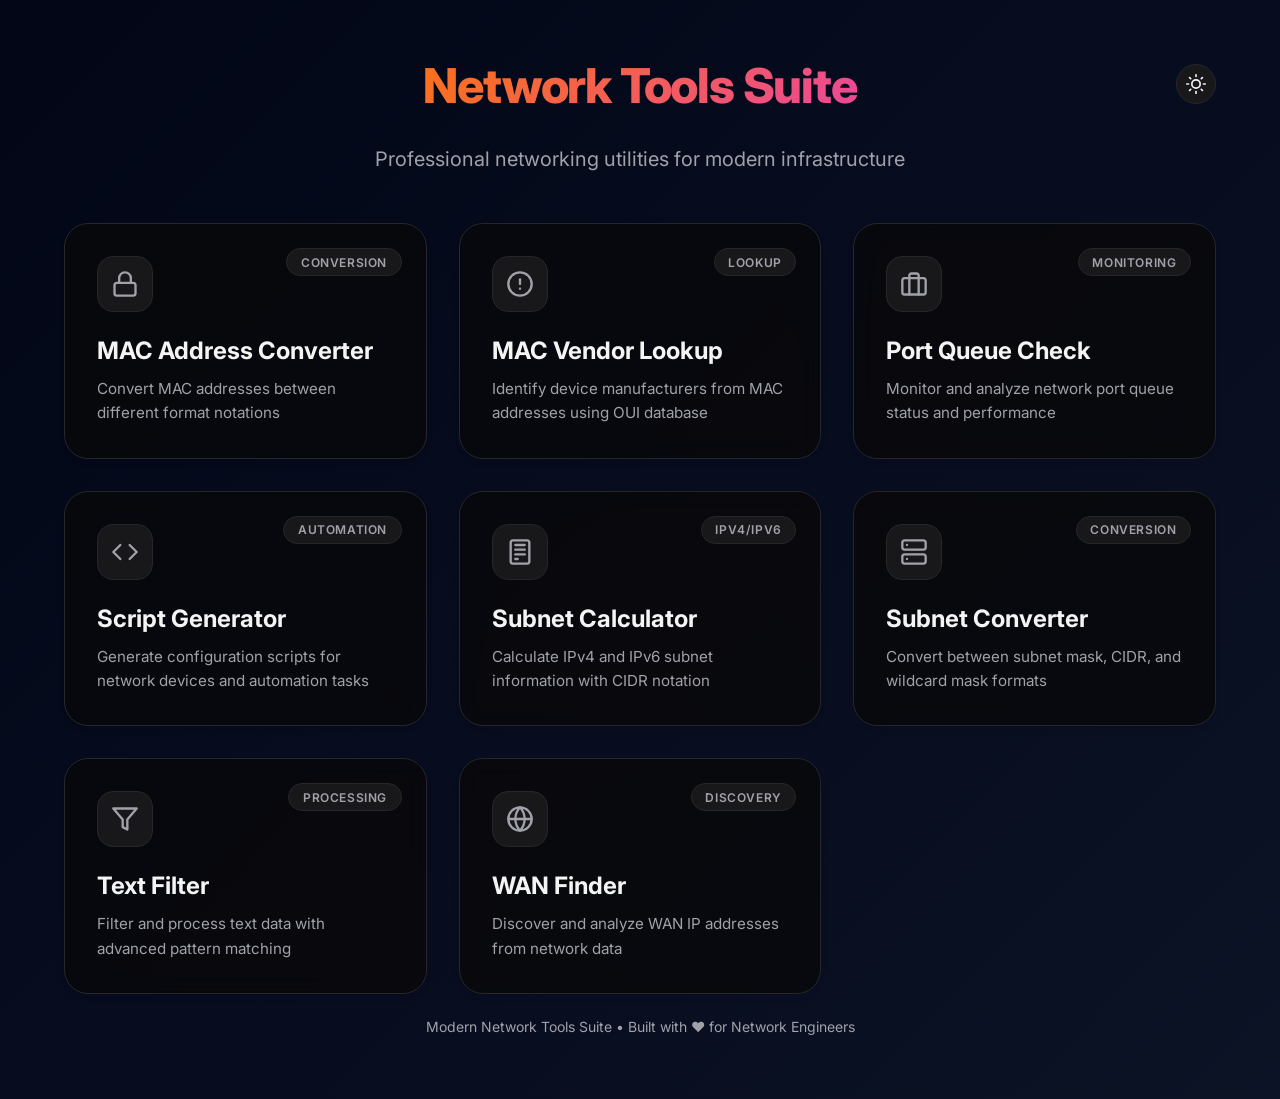
==== index.html @ 44515a8f "first commit" ====
<!DOCTYPE html>
<html lang="en">

<head>
    <meta charset="UTF-8">
    <meta name="viewport" content="width=device-width, initial-scale=1.0">
    <title>Network Tools Suite</title>
    <link rel="icon"
        href="data:image/svg+xml,<svg xmlns=%22http://www.w3.org/2000/svg%22 viewBox=%220 0 24 24%22 fill=%22none%22 stroke=%22%23f97316%22 stroke-width=%222%22><rect x=%223%22 y=%223%22 width=%2218%22 height=%2218%22 rx=%222%22/><line x1=%229%22 y1=%223%22 x2=%229%22 y2=%2221%22/><line x1=%2215%22 y1=%223%22 x2=%2215%22 y2=%2221%22/></svg>">

    <link rel="preconnect" href="https://fonts.googleapis.com">
    <link rel="preconnect" href="https://fonts.gstatic.com" crossorigin>
    <link href="https://fonts.googleapis.com/css2?family=Inter:wght@400;500;600;700;800&display=swap" rel="stylesheet">
    <link rel="stylesheet" href="assets/styles/common.css">

    <style>
        /* Dashboard-specific styles */
        body {
            justify-content: flex-start;
            padding-top: 2rem;
        }

        .container {
            max-width: 1200px;
            padding: 1.5rem;
        }

        .header {
            display: flex;
            flex-direction: column;
            align-items: center;
            text-align: center;
            margin-bottom: 3rem;
            position: relative;
            padding-top: 0;
        }

        .header h1 {
            font-size: 3rem;
            margin-bottom: 1rem;
            background: var(--accent-gradient);
            -webkit-background-clip: text;
            background-clip: text;
            color: transparent;
            font-weight: 800;
        }

        .subtitle {
            color: var(--text-muted);
            font-size: 1.25rem;
            max-width: 600px;
            margin: 0 auto;
            line-height: 1.6;
        }

        /* Position theme toggle absolutely on desktop */
        .header .theme-toggle {
            position: absolute;
            top: 0.5rem;
            right: 0;
        }

        .tools-grid {
            display: grid;
            grid-template-columns: repeat(auto-fit, minmax(320px, 1fr));
            gap: 2rem;
            width: 100%;
            perspective: 1000px;
        }

        .tool-card {
            background: var(--bg-card);
            border: 1px solid var(--border-color);
            border-radius: 24px;
            padding: 2rem;
            text-decoration: none;
            color: var(--text-main);
            transition: all 0.4s cubic-bezier(0.4, 0, 0.2, 1);
            position: relative;
            overflow: hidden;
            display: flex;
            flex-direction: column;
            backdrop-filter: blur(12px);
            -webkit-backdrop-filter: blur(12px);
            box-shadow: 0 4px 6px -1px rgba(0, 0, 0, 0.1);
        }

        .tool-card::before {
            content: '';
            position: absolute;
            top: 0;
            left: 0;
            width: 100%;
            height: 100%;
            background: linear-gradient(135deg, rgba(255, 255, 255, 0.05), transparent);
            opacity: 0;
            transition: opacity 0.3s ease;
        }

        .tool-card:hover {
            transform: translateY(-8px) scale(1.02);
            border-color: var(--accent-primary);
            box-shadow: 0 20px 40px -5px rgba(0, 0, 0, 0.2), 0 10px 20px -5px rgba(0, 0, 0, 0.1);
        }

        .tool-card:hover::before {
            opacity: 1;
        }

        .tool-icon {
            width: 56px;
            height: 56px;
            background: var(--bg-input);
            border-radius: 16px;
            display: flex;
            align-items: center;
            justify-content: center;
            margin-bottom: 1.5rem;
            transition: all 0.4s cubic-bezier(0.34, 1.56, 0.64, 1);
            color: var(--text-muted);
            border: 1px solid var(--border-color);
        }

        .tool-card:hover .tool-icon {
            background: var(--accent-gradient);
            color: white;
            transform: scale(1.1) rotate(5deg);
            border-color: transparent;
            box-shadow: 0 10px 25px -5px rgba(249, 115, 22, 0.4);
        }

        .tool-icon svg {
            width: 28px;
            height: 28px;
            stroke-width: 2;
        }

        .tool-content h3 {
            font-size: 1.5rem;
            font-weight: 700;
            margin-bottom: 0.75rem;
            color: var(--text-main);
            transition: color 0.3s ease;
        }

        .tool-card:hover .tool-content h3 {
            color: var(--accent-primary);
        }

        .tool-content p {
            font-size: 0.95rem;
            color: var(--text-muted);
            line-height: 1.6;
        }

        .tool-badge {
            position: absolute;
            top: 1.5rem;
            right: 1.5rem;
            font-size: 0.75rem;
            font-weight: 600;
            padding: 0.35rem 0.85rem;
            border-radius: 9999px;
            background: var(--bg-input);
            color: var(--text-muted);
            border: 1px solid var(--border-color);
            transition: all 0.3s ease;
            text-transform: uppercase;
            letter-spacing: 0.05em;
        }

        .tool-card:hover .tool-badge {
            background: var(--accent-primary);
            color: white;
            border-color: transparent;
            box-shadow: 0 4px 12px rgba(249, 115, 22, 0.2);
        }

        @media (max-width: 768px) {
            .container {
                padding: 1rem;
            }

            .header {
                margin-bottom: 2rem;
                padding-top: 0;
            }

            .header h1 {
                font-size: 2rem;
            }

            .header .theme-toggle {
                position: relative;
                margin: 0 auto 1.5rem auto;
                top: auto;
                right: auto;
            }

            .tools-grid {
                grid-template-columns: 1fr;
                gap: 1rem;
            }

            .tool-card {
                padding: 1.5rem;
            }
        }
    </style>
</head>

<body>
    <div class="container">
        <div class="header">
            <button class="theme-toggle" onclick="ThemeManager.toggle()" id="themeBtn" aria-label="Toggle theme">
                <svg class="icon" viewBox="0 0 24 24" fill="none" stroke="currentColor" stroke-width="2"
                    stroke-linecap="round" stroke-linejoin="round">
                    <circle cx="12" cy="12" r="5" />
                    <line x1="12" y1="1" x2="12" y2="3" />
                    <line x1="12" y1="21" x2="12" y2="23" />
                    <line x1="4.22" y1="4.22" x2="5.64" y2="5.64" />
                    <line x1="18.36" y1="18.36" x2="19.78" y2="19.78" />
                    <line x1="1" y1="12" x2="3" y2="12" />
                    <line x1="21" y1="12" x2="23" y2="12" />
                    <line x1="4.22" y1="19.78" x2="5.64" y2="18.36" />
                    <line x1="18.36" y1="5.64" x2="19.78" y2="4.22" />
                </svg>
            </button>
            <h1>Network Tools Suite</h1>
            <p class="subtitle">Professional networking utilities for modern infrastructure</p>
        </div>

        <div class="tools-grid">
            <a href="mac_converter.html" class="tool-card" target="_blank">
                <div class="tool-icon">
                    <svg xmlns="http://www.w3.org/2000/svg" viewBox="0 0 24 24" fill="none" stroke="currentColor"
                        stroke-width="2" stroke-linecap="round" stroke-linejoin="round">
                        <rect x="3" y="11" width="18" height="11" rx="2" ry="2" />
                        <path d="M7 11V7a5 5 0 0 1 10 0v4" />
                    </svg>
                </div>
                <div class="tool-content">
                    <h3>MAC Address Converter</h3>
                    <p>Convert MAC addresses between different format notations</p>
                </div>
                <span class="tool-badge">Conversion</span>
            </a>

            <a href="mac_vender.html" class="tool-card" target="_blank">
                <div class="tool-icon">
                    <svg xmlns="http://www.w3.org/2000/svg" viewBox="0 0 24 24" fill="none" stroke="currentColor"
                        stroke-width="2" stroke-linecap="round" stroke-linejoin="round">
                        <circle cx="12" cy="12" r="10"></circle>
                        <line x1="12" y1="8" x2="12" y2="12"></line>
                        <line x1="12" y1="16" x2="12.01" y2="16"></line>
                    </svg>
                </div>
                <div class="tool-content">
                    <h3>MAC Vendor Lookup</h3>
                    <p>Identify device manufacturers from MAC addresses using OUI database</p>
                </div>
                <span class="tool-badge">Lookup</span>
            </a>

            <a href="portqueue.html" class="tool-card" target="_blank">
                <div class="tool-icon">
                    <svg xmlns="http://www.w3.org/2000/svg" viewBox="0 0 24 24" fill="none" stroke="currentColor"
                        stroke-width="2" stroke-linecap="round" stroke-linejoin="round">
                        <rect x="2" y="7" width="20" height="14" rx="2" ry="2" />
                        <path d="M16 21V5a2 2 0 0 0-2-2h-4a2 2 0 0 0-2 2v16" />
                    </svg>
                </div>
                <div class="tool-content">
                    <h3>Port Queue Check</h3>
                    <p>Monitor and analyze network port queue status and performance</p>
                </div>
                <span class="tool-badge">Monitoring</span>
            </a>

            <a href="script.html" class="tool-card" target="_blank">
                <div class="tool-icon">
                    <svg xmlns="http://www.w3.org/2000/svg" viewBox="0 0 24 24" fill="none" stroke="currentColor"
                        stroke-width="2" stroke-linecap="round" stroke-linejoin="round">
                        <polyline points="16 18 22 12 16 6" />
                        <polyline points="8 6 2 12 8 18" />
                    </svg>
                </div>
                <div class="tool-content">
                    <h3>Script Generator</h3>
                    <p>Generate configuration scripts for network devices and automation tasks</p>
                </div>
                <span class="tool-badge">Automation</span>
            </a>

            <a href="subnet_calculator.html" class="tool-card" target="_blank">
                <div class="tool-icon">
                    <svg xmlns="http://www.w3.org/2000/svg" viewBox="0 0 24 24" fill="none" stroke="currentColor"
                        stroke-width="2" stroke-linecap="round" stroke-linejoin="round">
                        <rect x="4" y="2" width="16" height="20" rx="2" ry="2" />
                        <line x1="8" y1="6" x2="16" y2="6" />
                        <line x1="8" y1="10" x2="16" y2="10" />
                        <line x1="8" y1="14" x2="16" y2="14" />
                        <line x1="8" y1="18" x2="10" y2="18" />
                    </svg>
                </div>
                <div class="tool-content">
                    <h3>Subnet Calculator</h3>
                    <p>Calculate IPv4 and IPv6 subnet information with CIDR notation</p>
                </div>
                <span class="tool-badge">IPv4/IPv6</span>
            </a>

            <a href="subnet_converter.html" class="tool-card" target="_blank">
                <div class="tool-icon">
                    <svg xmlns="http://www.w3.org/2000/svg" viewBox="0 0 24 24" fill="none" stroke="currentColor"
                        stroke-width="2" stroke-linecap="round" stroke-linejoin="round">
                        <rect x="2" y="2" width="20" height="8" rx="2" ry="2" />
                        <rect x="2" y="14" width="20" height="8" rx="2" ry="2" />
                        <line x1="6" y1="6" x2="6.01" y2="6" />
                        <line x1="6" y1="18" x2="6.01" y2="18" />
                    </svg>
                </div>
                <div class="tool-content">
                    <h3>Subnet Converter</h3>
                    <p>Convert between subnet mask, CIDR, and wildcard mask formats</p>
                </div>
                <span class="tool-badge">Conversion</span>
            </a>

            <a href="text_filter.html" class="tool-card" target="_blank">
                <div class="tool-icon">
                    <svg xmlns="http://www.w3.org/2000/svg" viewBox="0 0 24 24" fill="none" stroke="currentColor"
                        stroke-width="2" stroke-linecap="round" stroke-linejoin="round">
                        <polygon points="22 3 2 3 10 12.46 10 19 14 21 14 12.46 22 3" />
                    </svg>
                </div>
                <div class="tool-content">
                    <h3>Text Filter</h3>
                    <p>Filter and process text data with advanced pattern matching</p>
                </div>
                <span class="tool-badge">Processing</span>
            </a>

            <a href="wan.html" class="tool-card" target="_blank">
                <div class="tool-icon">
                    <svg xmlns="http://www.w3.org/2000/svg" viewBox="0 0 24 24" fill="none" stroke="currentColor"
                        stroke-width="2" stroke-linecap="round" stroke-linejoin="round">
                        <circle cx="12" cy="12" r="10" />
                        <line x1="2" y1="12" x2="22" y2="12" />
                        <path
                            d="M12 2a15.3 15.3 0 0 1 4 10 15.3 15.3 0 0 1-4 10 15.3 15.3 0 0 1-4-10 15.3 15.3 0 0 1 4-10z" />
                    </svg>
                </div>
                <div class="tool-content">
                    <h3>WAN Finder</h3>
                    <p>Discover and analyze WAN IP addresses from network data</p>
                </div>
                <span class="tool-badge">Discovery</span>
            </a>
        </div>

        <div class="footer">
            <p>Modern Network Tools Suite • Built with ❤️ for Network Engineers</p>
        </div>
    </div>

    <script>
    </script>

    <script src="assets/js/theme.js"></script>
</body>

</html>
---- assets/styles/common.css ----
:root {
    /* Dark Theme (Default) */
    --bg-body-gradient: linear-gradient(-45deg, #000000, #020617, #0f172a, #020617);
    --bg-card: rgba(9, 9, 11, 0.85);
    --bg-input: #18181b;
    --border-color: #27272a;
    --text-main: #f4f4f5;
    --text-muted: #a1a1aa;
    --accent-primary: #f97316;
    --accent-hover: #ea580c;
    --accent-gradient: linear-gradient(135deg, #f97316, #ec4899);
    --shadow-color: rgba(0, 0, 0, 0.6);
    --font-family: 'Inter', system-ui, -apple-system, sans-serif;
    --error-color: #ef4444;
    --success-color: #10b981;
    --scrollbar-thumb: #3f3f46;
}

/* Light Theme Override */
[data-theme="light"] {
    --bg-body-gradient: linear-gradient(-45deg, #f8f8f8, #f5f6fa, #e0f2fe, #f1f5f9);
    --bg-card: rgba(255, 255, 255, 0.9);
    --bg-input: #f8fafc;
    --border-color: #cbd5e1;
    --text-main: #0f172a;
    --text-muted: #64748b;
    --accent-primary: #f97316;
    --accent-hover: #ea580c;
    --accent-gradient: linear-gradient(135deg, #ea580c, #db2777);
    --shadow-color: rgba(148, 163, 184, 0.4);
    --scrollbar-thumb: #cbd5e1;
}

* {
    box-sizing: border-box;
    margin: 0;
    padding: 0;
}

body {
    font-family: var(--font-family);
    background: var(--bg-body-gradient);
    background-size: 400% 400%;
    animation: gradientBG 15s ease infinite;
    color: var(--text-main);
    min-height: 100vh;
    display: flex;
    flex-direction: column;
    justify-content: center;
    align-items: center;
    padding: 1rem;
    transition: background 0.5s ease, color 0.3s ease;
}

@keyframes gradientBG {
    0% {
        background-position: 0% 50%;
    }

    50% {
        background-position: 100% 50%;
    }

    100% {
        background-position: 0% 50%;
    }
}

.container {
    width: 100%;
    max-width: 550px;
}

.card {
    background: var(--bg-card);
    backdrop-filter: blur(12px);
    -webkit-backdrop-filter: blur(12px);
    border-radius: 20px;
    border: 1px solid var(--border-color);
    box-shadow: 0 25px 50px -12px var(--shadow-color);
    padding: 1.5rem;
    transition: transform 0.3s ease, box-shadow 0.3s ease, background 0.3s ease, border-color 0.3s ease;
}

.card:hover {
    box-shadow: 0 20px 25px -5px rgba(0, 0, 0, 0.1), 0 10px 10px -5px rgba(0, 0, 0, 0.04);
}

.header {
    display: flex;
    align-items: center;
    justify-content: space-between;
    gap: 0.75rem;
    margin-bottom: 1.5rem;
}

.header h1 {
    flex: 1;
    text-align: center;
}

.logo-icon {
    color: white;
    background: var(--accent-gradient);
    padding: 6px;
    border-radius: 8px;
    box-shadow: 0 4px 6px -1px rgba(0, 0, 0, 0.1);
    animation: pulse 2s ease-in-out infinite;
}

.theme-toggle {
    width: 40px;
    height: 40px;
    min-width: 40px;
    padding: 0;
    display: flex;
    align-items: center;
    justify-content: center;
    background: var(--bg-input);
    border: 1px solid var(--border-color);
    border-radius: 50%;
    cursor: pointer;
    transition: all 0.3s cubic-bezier(0.4, 0, 0.2, 1);
    overflow: hidden;
    color: var(--text-main);
    box-shadow: none;
}

.theme-toggle:hover {
    background-color: var(--accent-primary);
    border-color: var(--accent-primary);
    color: white;
    transform: rotate(180deg);
    box-shadow: 0 4px 12px rgba(249, 115, 22, 0.3);
}

.icon {
    width: 20px;
    height: 20px;
    display: block;
    color: currentColor;
    transition: all 0.3s ease;
}

.theme-toggle:hover svg {
    transform: rotate(15deg);
}

@keyframes pulse {

    0%,
    100% {
        opacity: 1;
        transform: scale(1);
    }

    50% {
        opacity: 0.8;
        transform: scale(1.05);
    }
}

h1 {
    text-align: center;
    font-size: 1.5rem;
    margin: 0;
    background: var(--accent-gradient);
    -webkit-background-clip: text;
    background-clip: text;
    color: transparent;
    font-weight: 800;
    letter-spacing: -0.025em;
    animation: shine 5s linear infinite;
    background-size: 200% auto;
}

@keyframes shine {
    to {
        background-position: 200% center;
    }
}

.input-group {
    position: relative;
    margin-bottom: 1rem;
}

.input-group-no-button {
    position: relative;
}

.input-group:last-of-type {
    margin-bottom: 0;
}

.input-group label {
    display: flex;
    align-items: center;
    gap: 0.5rem;
    margin-bottom: 0.5rem;
    color: var(--text-muted);
    font-size: 0.8rem;
    font-weight: 500;
    transition: color 0.3s ease;
}

.input-group:focus-within label {
    color: var(--accent-primary);
}

input[type="text"] {
    width: 100%;
    padding: 0.75rem 1rem;
    background: var(--bg-input);
    border: 1px solid var(--border-color);
    border-radius: 0.5rem;
    color: var(--text-main);
    font-size: 1rem;
    font-family: monospace;
    transition: all 0.3s cubic-bezier(0.4, 0, 0.2, 1);
}

input[type="text"]:focus {
    outline: none;
    border-color: var(--accent-primary);
    background: var(--bg-card);
    box-shadow: 0 0 0 3px rgba(249, 115, 22, 0.15);
    transform: translateY(-1px);
}

textarea {
    width: 100%;
    background-color: var(--bg-input);
    border: 1px solid var(--border-color);
    border-radius: 12px;
    padding: 1rem;
    color: var(--text-main);
    font-family: 'JetBrains Mono', monospace;
    font-size: 0.875rem;
    line-height: 1.5;
    resize: vertical;
    transition: all 0.2s ease;
    outline: none;
    min-height: 120px;
}

textarea:focus {
    border-color: var(--accent-primary);
    box-shadow: 0 0 0 3px rgba(249, 115, 22, 0.15);
    background-color: var(--bg-card);
}

textarea::-webkit-scrollbar {
    width: 8px;
}

textarea::-webkit-scrollbar-track {
    background: transparent;
}

textarea::-webkit-scrollbar-thumb {
    background-color: var(--scrollbar-thumb);
    border-radius: 4px;
}

textarea[readonly] {
    color: #10b981;
    animation: breathing-glow 3s ease-in-out infinite;
}

@keyframes breathing-glow {

    0%,
    100% {
        opacity: 0.7;
        text-shadow: 0 0 5px rgba(16, 185, 129, 0.3);
    }

    50% {
        opacity: 1;
        text-shadow: 0 0 15px rgba(16, 185, 129, 0.8), 0 0 25px rgba(16, 185, 129, 0.5);
    }
}

button {
    width: 100%;
    padding: 0.75rem;
    background: var(--accent-gradient);
    color: white;
    border: none;
    border-radius: 0.5rem;
    font-size: 0.9rem;
    font-weight: 600;
    cursor: pointer;
    transition: all 0.3s cubic-bezier(0.4, 0, 0.2, 1);
    text-transform: uppercase;
    letter-spacing: 0.05em;
    box-shadow: 0 4px 6px -1px rgba(0, 0, 0, 0.1), 0 2px 4px -1px rgba(0, 0, 0, 0.06);
    position: relative;
    overflow: hidden;
    display: flex;
    align-items: center;
    justify-content: center;
    gap: 0.5rem;
}

button svg {
    transition: transform 0.3s ease;
}

button:hover svg {
    transform: scale(1.2) rotate(5deg);
}

button::after {
    content: '';
    position: absolute;
    top: 0;
    left: 0;
    width: 100%;
    height: 100%;
    background: linear-gradient(rgba(255, 255, 255, 0.2), transparent);
    opacity: 0;
    transition: opacity 0.3s ease;
}

button:hover {
    transform: translateY(-2px);
    box-shadow: 0 10px 15px -3px rgba(249, 115, 22, 0.3), 0 4px 6px -2px rgba(249, 115, 22, 0.1);
}

button:hover::after {
    opacity: 1;
}

button:active {
    transform: translateY(0);
}

button:disabled {
    opacity: 0.7;
    cursor: not-allowed;
    transform: none !important;
}

.results {
    margin-top: 1.5rem;
    display: none;
}

.results.visible {
    display: block;
}

.result-item {
    display: flex;
    justify-content: space-between;
    align-items: center;
    padding: 0.6rem 0.5rem;
    border-bottom: 1px solid var(--border-color);
    opacity: 0;
    transform: translateY(10px);
    animation: slideUpFade 0.5s cubic-bezier(0.4, 0, 0.2, 1) forwards;
    transition: background 0.2s ease;
}

.result-item:last-child {
    border-bottom: none;
}

.result-item:hover {
    background: rgba(255, 255, 255, 0.03);
}

@keyframes slideUpFade {
    to {
        opacity: 1;
        transform: translateY(0);
    }
}

.result-label {
    color: var(--text-muted);
    font-weight: 500;
    font-size: 0.85rem;
}

.result-value {
    font-family: monospace;
    font-size: 0.9rem;
    color: var(--success-color);
    text-align: right;
    word-break: break-all;
    transition: color 0.2s ease;
    animation: breathing-glow 3s ease-in-out infinite;
}

.result-item:hover .result-value {
    color: var(--success-color);
    text-shadow: 0 0 20px rgba(16, 185, 129, 0.9), 0 0 30px rgba(16, 185, 129, 0.6);
}

.error-message {
    color: var(--error-color);
    font-size: 0.75rem;
    text-align: center;
    opacity: 0;
    transition: all 0.3s ease;
    max-height: 0;
    overflow: hidden;
    margin-top: 0;
}

.error-message:not(:empty) {
    opacity: 1;
    max-height: 50px;
    margin-top: 0.5rem;
    animation: shake 0.5s ease;
}

@keyframes shake {

    0%,
    100% {
        transform: translateX(0);
    }

    25% {
        transform: translateX(-5px);
    }

    75% {
        transform: translateX(5px);
    }
}

#toast {
    visibility: hidden;
    min-width: 250px;
    background: var(--accent-gradient);
    color: white;
    text-align: center;
    border-radius: 50px;
    padding: 12px 24px;
    position: fixed;
    z-index: 1000;
    bottom: 30px;
    left: 50%;
    transform: translateX(-50%) translateY(20px);
    font-size: 0.95rem;
    font-weight: 600;
    box-shadow: 0 10px 25px -3px rgba(249, 115, 22, 0.5);
    opacity: 0;
    transition: all 0.3s cubic-bezier(0.68, -0.55, 0.265, 1.55);
}

#toast.show {
    visibility: visible;
    opacity: 1;
    transform: translateX(-50%) translateY(0);
}

.footer {
    text-align: center;
    margin-top: auto;
    padding: 1.5rem 1rem;
    color: var(--text-muted);
    font-size: 0.875rem;
    width: 100%;
}

@media (max-width: 640px) {
    body {
        justify-content: flex-start;
        padding-top: 2rem;
    }

    .container {
        padding: 1rem;
    }

    .header {
        margin-bottom: 1rem;
    }

    .card {
        padding: 1rem;
        border-radius: 16px;
        display: flex;
        flex-direction: column;
        justify-content: center;
        border: 1px solid var(--border-color);
        background: var(--bg-card);
        margin: 0.5rem 0;
    }

    h1 {
        font-size: 1.2rem;
    }

    .result-item {
        flex-direction: column;
        align-items: flex-start;
        gap: 0.25rem;
        padding: 0.5rem 0.25rem;
    }

    .result-value {
        text-align: left;
        font-size: 0.85rem;
    }

    .result-label {
        font-size: 0.8rem;
    }
}
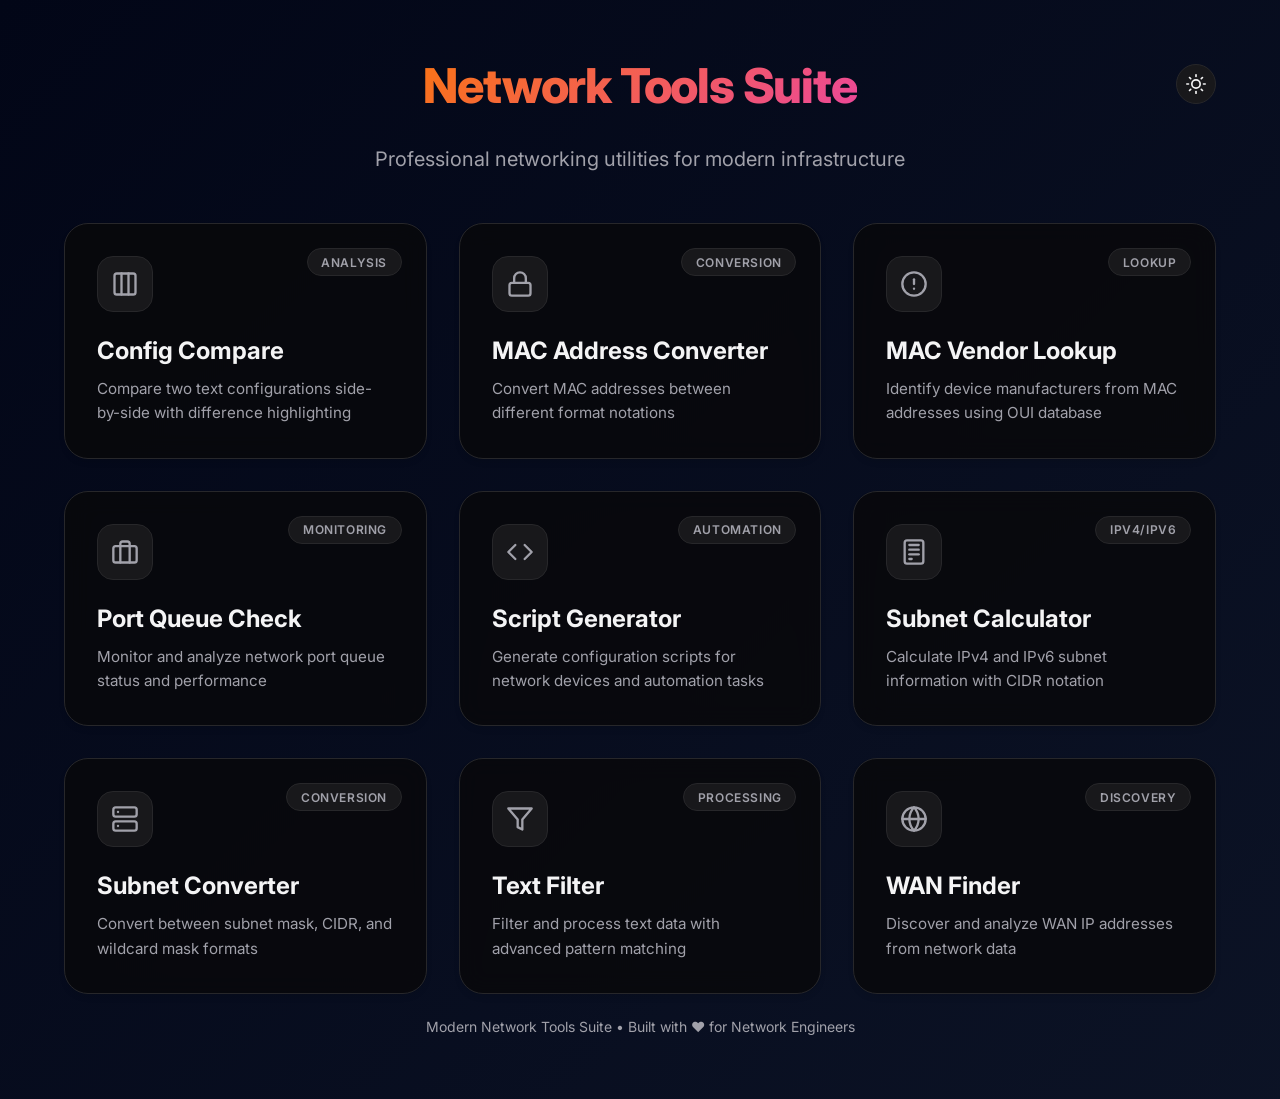
==== commit 48053197: "feat: add Configuration Compare tool with side-by-side text diff functionality." ====
--- a/index.html
+++ b/index.html
@@ -231,6 +231,22 @@
         </div>
 
         <div class="tools-grid">
+            <a href="compare.html" class="tool-card" target="_blank">
+                <div class="tool-icon">
+                    <svg xmlns="http://www.w3.org/2000/svg" viewBox="0 0 24 24" fill="none" stroke="currentColor"
+                        stroke-width="2" stroke-linecap="round" stroke-linejoin="round">
+                        <rect x="3" y="3" width="18" height="18" rx="2" />
+                        <path d="M9 3v18" />
+                        <path d="M15 3v18" />
+                    </svg>
+                </div>
+                <div class="tool-content">
+                    <h3>Config Compare</h3>
+                    <p>Compare two text configurations side-by-side with difference highlighting</p>
+                </div>
+                <span class="tool-badge">Analysis</span>
+            </a>
+
             <a href="mac_converter.html" class="tool-card" target="_blank">
                 <div class="tool-icon">
                     <svg xmlns="http://www.w3.org/2000/svg" viewBox="0 0 24 24" fill="none" stroke="currentColor"
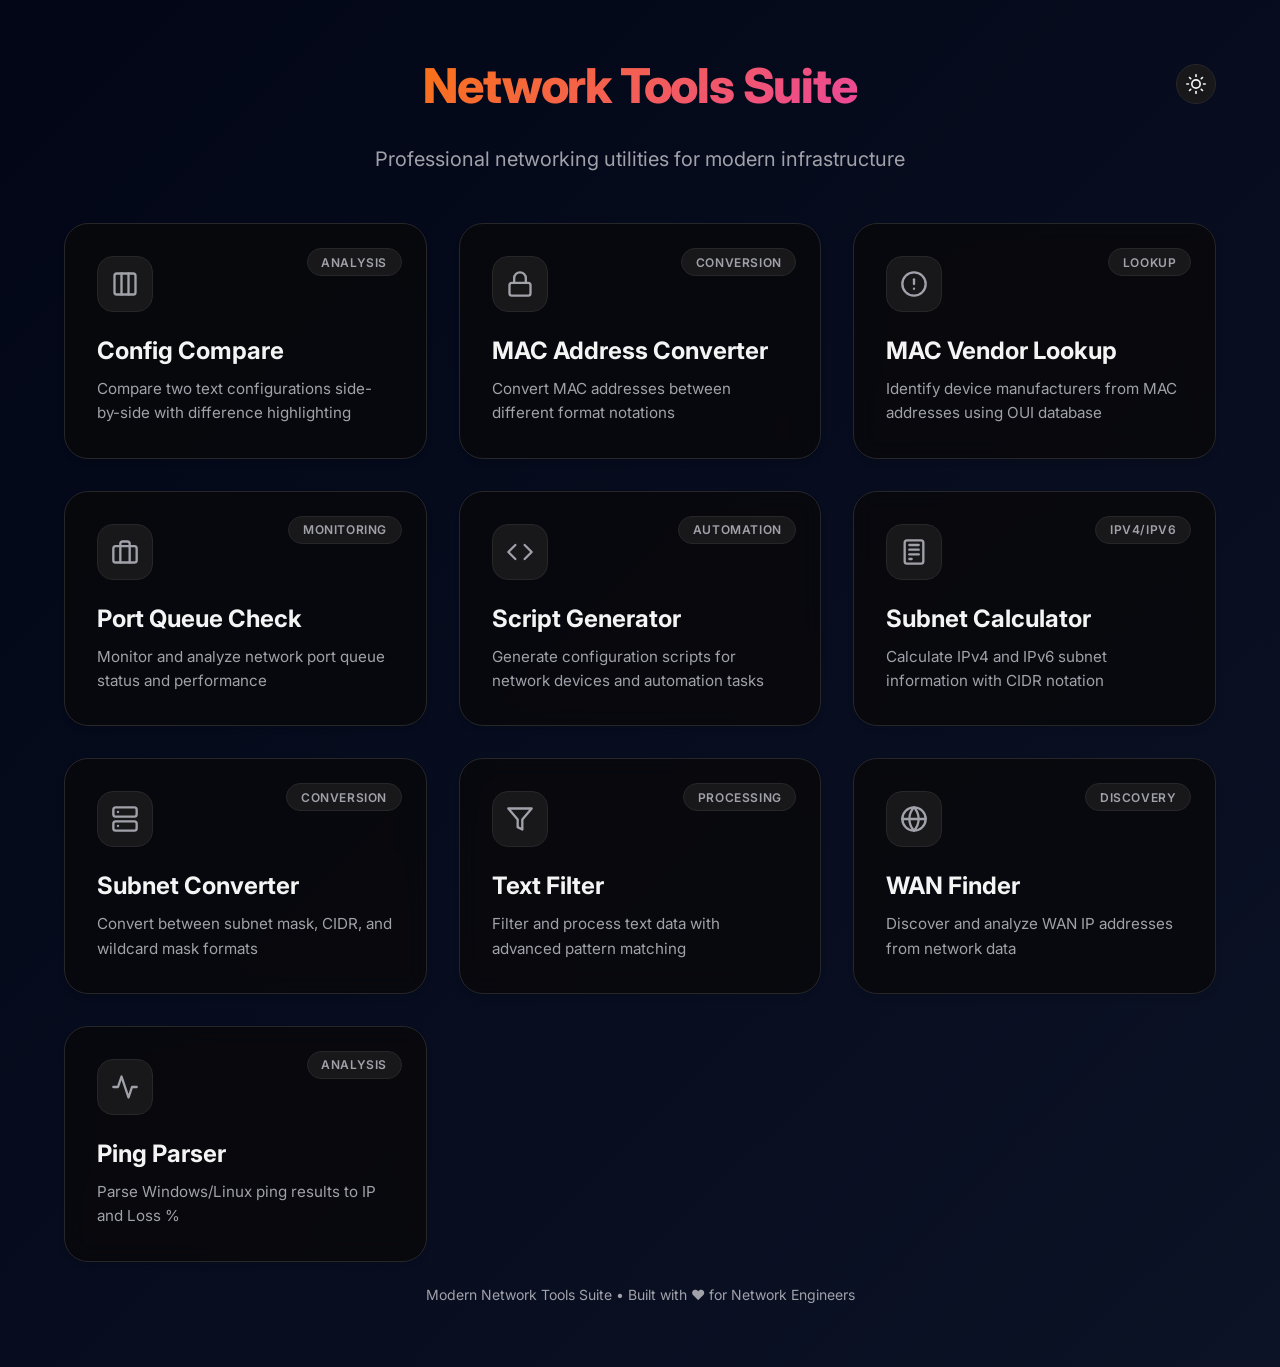
==== commit c85e35f8: "feat: Add Ping Parser tool to extract IP and loss percentage from ping results and update related do" ====
--- a/index.html
+++ b/index.html
@@ -373,6 +373,19 @@
                 </div>
                 <span class="tool-badge">Discovery</span>
             </a>
+            <a href="ping_result.html" class="tool-card" target="_blank">
+                <div class="tool-icon">
+                    <svg xmlns="http://www.w3.org/2000/svg" viewBox="0 0 24 24" fill="none" stroke="currentColor"
+                        stroke-width="2" stroke-linecap="round" stroke-linejoin="round">
+                        <polyline points="22 12 18 12 15 21 9 3 6 12 2 12"></polyline>
+                    </svg>
+                </div>
+                <div class="tool-content">
+                    <h3>Ping Parser</h3>
+                    <p>Parse Windows/Linux ping results to IP and Loss %</p>
+                </div>
+                <span class="tool-badge">Analysis</span>
+            </a>
         </div>
 
         <div class="footer">
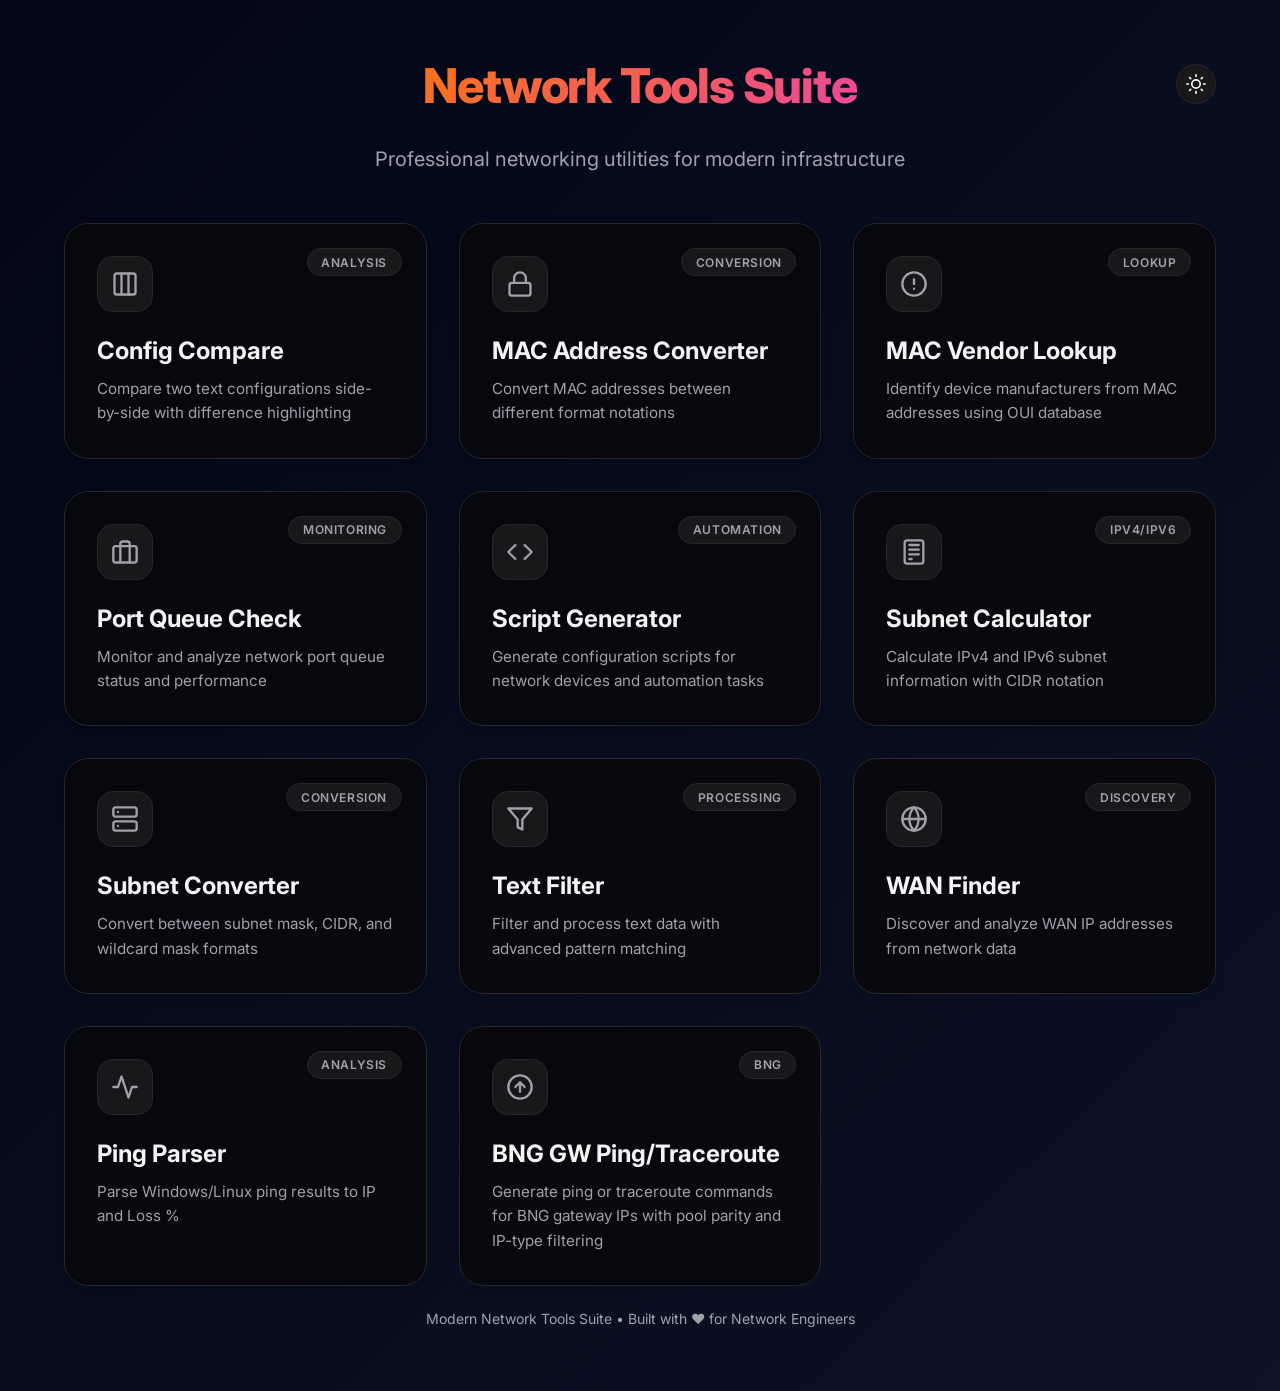
==== commit 0923b6fb: "feat: Add BNG GW Ping/Traceroute tool with IP filtering and command generation" ====
--- a/index.html
+++ b/index.html
@@ -386,6 +386,22 @@
                 </div>
                 <span class="tool-badge">Analysis</span>
             </a>
+
+            <a href="bng_gw_pingtrace.html" class="tool-card" target="_blank">
+                <div class="tool-icon">
+                    <svg xmlns="http://www.w3.org/2000/svg" viewBox="0 0 24 24" fill="none" stroke="currentColor"
+                        stroke-width="2" stroke-linecap="round" stroke-linejoin="round">
+                        <circle cx="12" cy="12" r="10" />
+                        <polyline points="8 12 12 8 16 12" />
+                        <line x1="12" y1="16" x2="12" y2="8" />
+                    </svg>
+                </div>
+                <div class="tool-content">
+                    <h3>BNG GW Ping/Traceroute</h3>
+                    <p>Generate ping or traceroute commands for BNG gateway IPs with pool parity and IP-type filtering</p>
+                </div>
+                <span class="tool-badge">BNG</span>
+            </a>
         </div>
 
         <div class="footer">
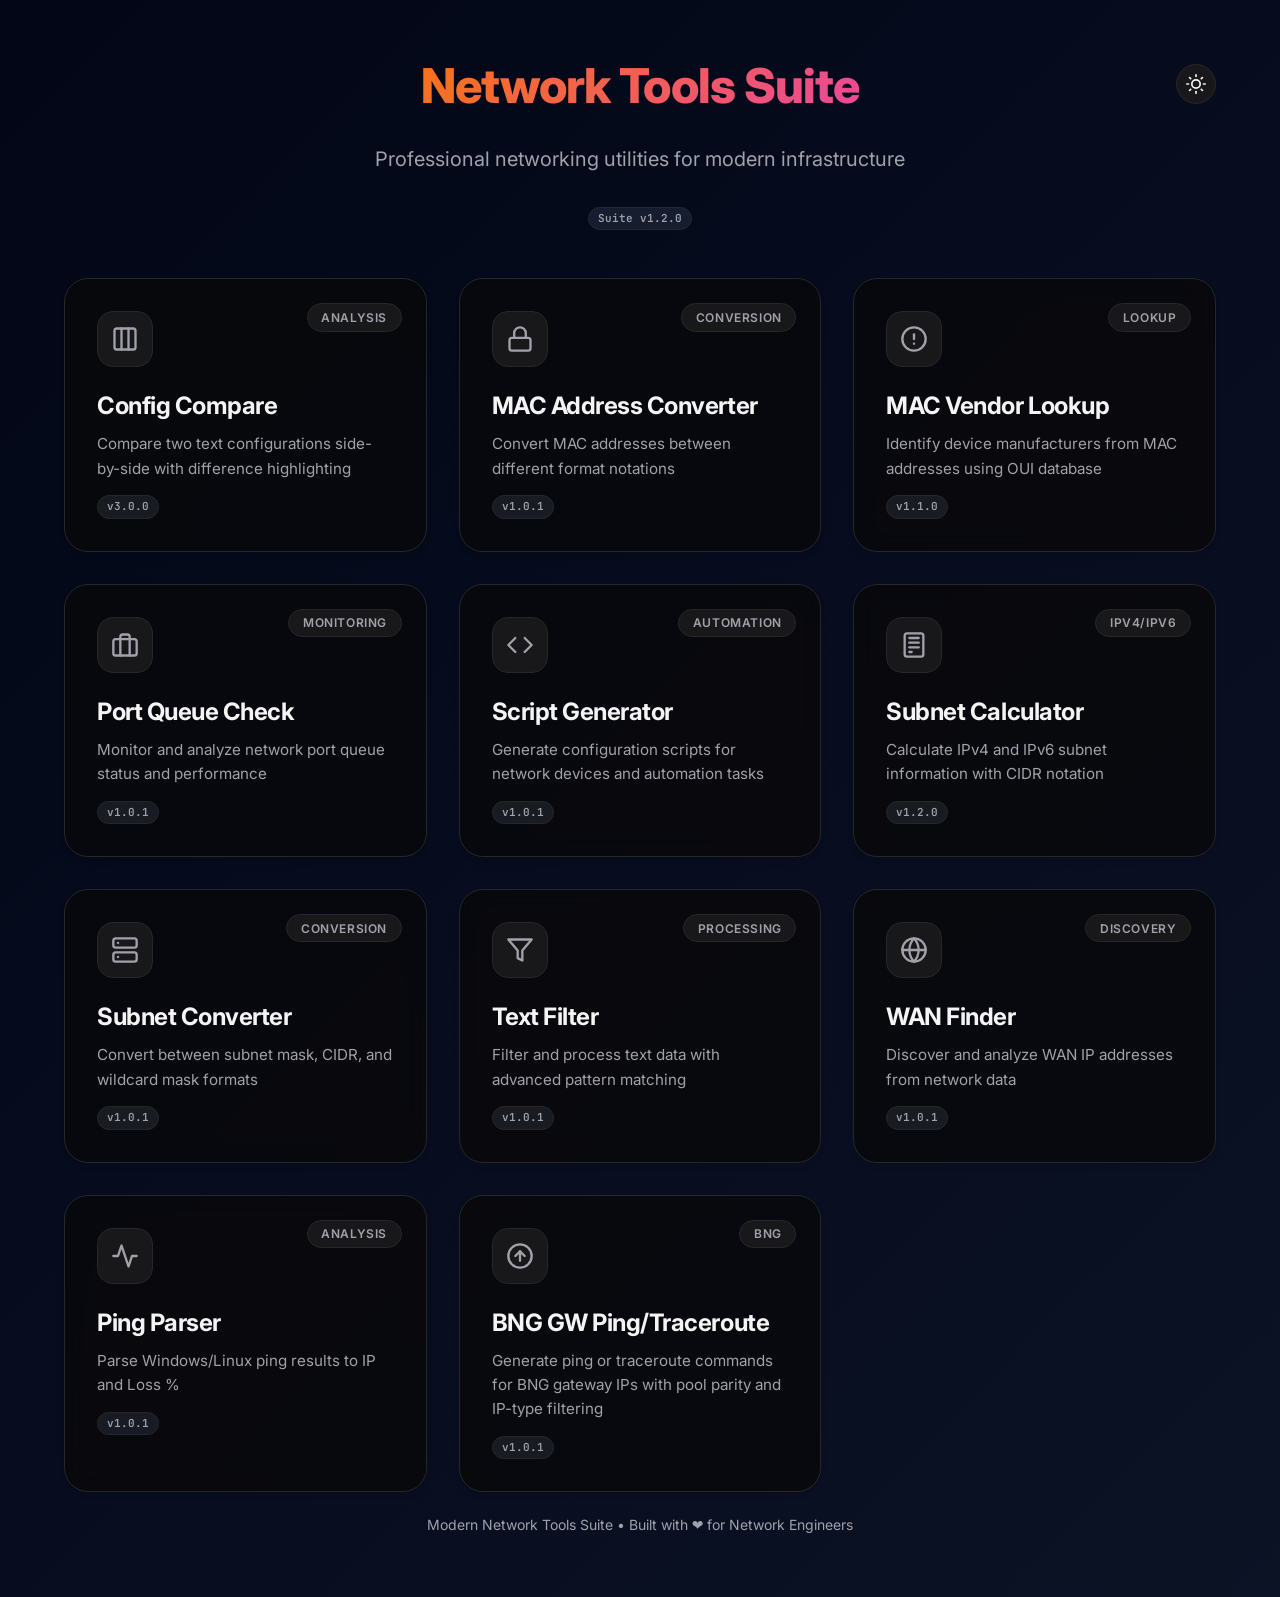
==== commit 9d2ad36c: "feat: add self-hosted fonts, version tracking, and asset management across the tools suite" ====
--- a/index.html
+++ b/index.html
@@ -8,9 +8,7 @@
     <link rel="icon"
         href="data:image/svg+xml,<svg xmlns=%22http://www.w3.org/2000/svg%22 viewBox=%220 0 24 24%22 fill=%22none%22 stroke=%22%23f97316%22 stroke-width=%222%22><rect x=%223%22 y=%223%22 width=%2218%22 height=%2218%22 rx=%222%22/><line x1=%229%22 y1=%223%22 x2=%229%22 y2=%2221%22/><line x1=%2215%22 y1=%223%22 x2=%2215%22 y2=%2221%22/></svg>">
 
-    <link rel="preconnect" href="https://fonts.googleapis.com">
-    <link rel="preconnect" href="https://fonts.gstatic.com" crossorigin>
-    <link href="https://fonts.googleapis.com/css2?family=Inter:wght@400;500;600;700;800&display=swap" rel="stylesheet">
+    <link rel="stylesheet" href="assets/styles/fonts.css">
     <link rel="stylesheet" href="assets/styles/common.css">
 
     <style>
@@ -153,6 +151,14 @@
             line-height: 1.6;
         }
 
+        .suite-version {
+            margin-top: 1.25rem;
+        }
+
+        .tool-content .version-badge {
+            margin-top: 0.9rem;
+        }
+
         .tool-badge {
             position: absolute;
             top: 1.5rem;
@@ -227,7 +233,8 @@
                 </svg>
             </button>
             <h1>Network Tools Suite</h1>
-            <p class="subtitle">Professional networking utilities for modern infrastructure</p>
+            <p class="subtitle">Professional networking utilities for modern infrastructure</p>
+            <div class="suite-version"><span class="version-badge" data-suite-version></span></div>
         </div>
 
         <div class="tools-grid">
@@ -242,7 +249,8 @@
                 </div>
                 <div class="tool-content">
                     <h3>Config Compare</h3>
-                    <p>Compare two text configurations side-by-side with difference highlighting</p>
+                    <p>Compare two text configurations side-by-side with difference highlighting</p>
+                <span class="version-badge" data-tool-version="compare.html"></span>
                 </div>
                 <span class="tool-badge">Analysis</span>
             </a>
@@ -257,7 +265,8 @@
                 </div>
                 <div class="tool-content">
                     <h3>MAC Address Converter</h3>
-                    <p>Convert MAC addresses between different format notations</p>
+                    <p>Convert MAC addresses between different format notations</p>
+                <span class="version-badge" data-tool-version="mac_converter.html"></span>
                 </div>
                 <span class="tool-badge">Conversion</span>
             </a>
@@ -273,7 +282,8 @@
                 </div>
                 <div class="tool-content">
                     <h3>MAC Vendor Lookup</h3>
-                    <p>Identify device manufacturers from MAC addresses using OUI database</p>
+                    <p>Identify device manufacturers from MAC addresses using OUI database</p>
+                <span class="version-badge" data-tool-version="mac_vender.html"></span>
                 </div>
                 <span class="tool-badge">Lookup</span>
             </a>
@@ -288,7 +298,8 @@
                 </div>
                 <div class="tool-content">
                     <h3>Port Queue Check</h3>
-                    <p>Monitor and analyze network port queue status and performance</p>
+                    <p>Monitor and analyze network port queue status and performance</p>
+                <span class="version-badge" data-tool-version="portqueue.html"></span>
                 </div>
                 <span class="tool-badge">Monitoring</span>
             </a>
@@ -303,7 +314,8 @@
                 </div>
                 <div class="tool-content">
                     <h3>Script Generator</h3>
-                    <p>Generate configuration scripts for network devices and automation tasks</p>
+                    <p>Generate configuration scripts for network devices and automation tasks</p>
+                <span class="version-badge" data-tool-version="script.html"></span>
                 </div>
                 <span class="tool-badge">Automation</span>
             </a>
@@ -321,7 +333,8 @@
                 </div>
                 <div class="tool-content">
                     <h3>Subnet Calculator</h3>
-                    <p>Calculate IPv4 and IPv6 subnet information with CIDR notation</p>
+                    <p>Calculate IPv4 and IPv6 subnet information with CIDR notation</p>
+                <span class="version-badge" data-tool-version="subnet_calculator.html"></span>
                 </div>
                 <span class="tool-badge">IPv4/IPv6</span>
             </a>
@@ -338,7 +351,8 @@
                 </div>
                 <div class="tool-content">
                     <h3>Subnet Converter</h3>
-                    <p>Convert between subnet mask, CIDR, and wildcard mask formats</p>
+                    <p>Convert between subnet mask, CIDR, and wildcard mask formats</p>
+                <span class="version-badge" data-tool-version="subnet_converter.html"></span>
                 </div>
                 <span class="tool-badge">Conversion</span>
             </a>
@@ -352,7 +366,8 @@
                 </div>
                 <div class="tool-content">
                     <h3>Text Filter</h3>
-                    <p>Filter and process text data with advanced pattern matching</p>
+                    <p>Filter and process text data with advanced pattern matching</p>
+                <span class="version-badge" data-tool-version="text_filter.html"></span>
                 </div>
                 <span class="tool-badge">Processing</span>
             </a>
@@ -369,7 +384,8 @@
                 </div>
                 <div class="tool-content">
                     <h3>WAN Finder</h3>
-                    <p>Discover and analyze WAN IP addresses from network data</p>
+                    <p>Discover and analyze WAN IP addresses from network data</p>
+                <span class="version-badge" data-tool-version="wan.html"></span>
                 </div>
                 <span class="tool-badge">Discovery</span>
             </a>
@@ -382,7 +398,8 @@
                 </div>
                 <div class="tool-content">
                     <h3>Ping Parser</h3>
-                    <p>Parse Windows/Linux ping results to IP and Loss %</p>
+                    <p>Parse Windows/Linux ping results to IP and Loss %</p>
+                <span class="version-badge" data-tool-version="ping_result.html"></span>
                 </div>
                 <span class="tool-badge">Analysis</span>
             </a>
@@ -398,7 +415,8 @@
                 </div>
                 <div class="tool-content">
                     <h3>BNG GW Ping/Traceroute</h3>
-                    <p>Generate ping or traceroute commands for BNG gateway IPs with pool parity and IP-type filtering</p>
+                    <p>Generate ping or traceroute commands for BNG gateway IPs with pool parity and IP-type filtering</p>
+                <span class="version-badge" data-tool-version="bng_gw_pingtrace.html"></span>
                 </div>
                 <span class="tool-badge">BNG</span>
             </a>
@@ -412,6 +430,7 @@
     <script>
     </script>
 
+    <script src="assets/js/version.js"></script>
     <script src="assets/js/theme.js"></script>
 </body>
 
--- a/assets/styles/fonts.css
+++ b/assets/styles/fonts.css
@@ -0,0 +1,21 @@
+/* ============================================================
+   Self-hosted web fonts (latin subset, variable woff2)
+   Downloaded from Google Fonts - keeps the whole suite fully
+   functional offline with zero external requests.
+   ============================================================ */
+
+@font-face {
+    font-family: 'Inter';
+    font-style: normal;
+    font-weight: 100 900;
+    font-display: swap;
+    src: url('../fonts/inter-var.woff2') format('woff2');
+}
+
+@font-face {
+    font-family: 'JetBrains Mono';
+    font-style: normal;
+    font-weight: 100 800;
+    font-display: swap;
+    src: url('../fonts/jbmono-var.woff2') format('woff2');
+}
--- a/assets/styles/common.css
+++ b/assets/styles/common.css
@@ -1,516 +1,608 @@
-:root {
-    /* Dark Theme (Default) */
-    --bg-body-gradient: linear-gradient(-45deg, #000000, #020617, #0f172a, #020617);
-    --bg-card: rgba(9, 9, 11, 0.85);
-    --bg-input: #18181b;
-    --border-color: #27272a;
-    --text-main: #f4f4f5;
-    --text-muted: #a1a1aa;
-    --accent-primary: #f97316;
-    --accent-hover: #ea580c;
-    --accent-gradient: linear-gradient(135deg, #f97316, #ec4899);
-    --shadow-color: rgba(0, 0, 0, 0.6);
-    --font-family: 'Inter', system-ui, -apple-system, sans-serif;
-    --error-color: #ef4444;
-    --success-color: #10b981;
-    --scrollbar-thumb: #3f3f46;
-}
-
-/* Light Theme Override */
-[data-theme="light"] {
-    --bg-body-gradient: linear-gradient(-45deg, #f8f8f8, #f5f6fa, #e0f2fe, #f1f5f9);
-    --bg-card: rgba(255, 255, 255, 0.9);
-    --bg-input: #f8fafc;
-    --border-color: #cbd5e1;
-    --text-main: #0f172a;
-    --text-muted: #64748b;
-    --accent-primary: #f97316;
-    --accent-hover: #ea580c;
-    --accent-gradient: linear-gradient(135deg, #ea580c, #db2777);
-    --shadow-color: rgba(148, 163, 184, 0.4);
-    --scrollbar-thumb: #cbd5e1;
-}
-
-* {
-    box-sizing: border-box;
-    margin: 0;
-    padding: 0;
-}
-
-body {
-    font-family: var(--font-family);
-    background: var(--bg-body-gradient);
-    background-size: 400% 400%;
-    animation: gradientBG 15s ease infinite;
-    color: var(--text-main);
-    min-height: 100vh;
-    display: flex;
-    flex-direction: column;
-    justify-content: center;
-    align-items: center;
-    padding: 1rem;
-    transition: background 0.5s ease, color 0.3s ease;
-}
-
-@keyframes gradientBG {
-    0% {
-        background-position: 0% 50%;
-    }
-
-    50% {
-        background-position: 100% 50%;
-    }
-
-    100% {
-        background-position: 0% 50%;
-    }
-}
-
-.container {
-    width: 100%;
-    max-width: 550px;
-}
-
-.card {
-    background: var(--bg-card);
-    backdrop-filter: blur(12px);
-    -webkit-backdrop-filter: blur(12px);
-    border-radius: 20px;
-    border: 1px solid var(--border-color);
-    box-shadow: 0 25px 50px -12px var(--shadow-color);
-    padding: 1.5rem;
-    transition: transform 0.3s ease, box-shadow 0.3s ease, background 0.3s ease, border-color 0.3s ease;
-}
-
-.card:hover {
-    box-shadow: 0 20px 25px -5px rgba(0, 0, 0, 0.1), 0 10px 10px -5px rgba(0, 0, 0, 0.04);
-}
-
-.header {
-    display: flex;
-    align-items: center;
-    justify-content: space-between;
-    gap: 0.75rem;
-    margin-bottom: 1.5rem;
-}
-
-.header h1 {
-    flex: 1;
-    text-align: center;
-}
-
-.logo-icon {
-    color: white;
-    background: var(--accent-gradient);
-    padding: 6px;
-    border-radius: 8px;
-    box-shadow: 0 4px 6px -1px rgba(0, 0, 0, 0.1);
-    animation: pulse 2s ease-in-out infinite;
-}
-
-.theme-toggle {
-    width: 40px;
-    height: 40px;
-    min-width: 40px;
-    padding: 0;
-    display: flex;
-    align-items: center;
-    justify-content: center;
-    background: var(--bg-input);
-    border: 1px solid var(--border-color);
-    border-radius: 50%;
-    cursor: pointer;
-    transition: all 0.3s cubic-bezier(0.4, 0, 0.2, 1);
-    overflow: hidden;
-    color: var(--text-main);
-    box-shadow: none;
-}
-
-.theme-toggle:hover {
-    background-color: var(--accent-primary);
-    border-color: var(--accent-primary);
-    color: white;
-    transform: rotate(180deg);
-    box-shadow: 0 4px 12px rgba(249, 115, 22, 0.3);
-}
-
-.icon {
-    width: 20px;
-    height: 20px;
-    display: block;
-    color: currentColor;
-    transition: all 0.3s ease;
-}
-
-.theme-toggle:hover svg {
-    transform: rotate(15deg);
-}
-
-@keyframes pulse {
-
-    0%,
-    100% {
-        opacity: 1;
-        transform: scale(1);
-    }
-
-    50% {
-        opacity: 0.8;
-        transform: scale(1.05);
-    }
-}
-
-h1 {
-    text-align: center;
-    font-size: 1.5rem;
-    margin: 0;
-    background: var(--accent-gradient);
-    -webkit-background-clip: text;
-    background-clip: text;
-    color: transparent;
-    font-weight: 800;
-    letter-spacing: -0.025em;
-    animation: shine 5s linear infinite;
-    background-size: 200% auto;
-}
-
-@keyframes shine {
-    to {
-        background-position: 200% center;
-    }
-}
-
-.input-group {
-    position: relative;
-    margin-bottom: 1rem;
-}
-
-.input-group-no-button {
-    position: relative;
-}
-
-.input-group:last-of-type {
-    margin-bottom: 0;
-}
-
-.input-group label {
-    display: flex;
-    align-items: center;
-    gap: 0.5rem;
-    margin-bottom: 0.5rem;
-    color: var(--text-muted);
-    font-size: 0.8rem;
-    font-weight: 500;
-    transition: color 0.3s ease;
-}
-
-.input-group:focus-within label {
-    color: var(--accent-primary);
-}
-
-input[type="text"] {
-    width: 100%;
-    padding: 0.75rem 1rem;
-    background: var(--bg-input);
-    border: 1px solid var(--border-color);
-    border-radius: 0.5rem;
-    color: var(--text-main);
-    font-size: 1rem;
-    font-family: monospace;
-    transition: all 0.3s cubic-bezier(0.4, 0, 0.2, 1);
-}
-
-input[type="text"]:focus {
-    outline: none;
-    border-color: var(--accent-primary);
-    background: var(--bg-card);
-    box-shadow: 0 0 0 3px rgba(249, 115, 22, 0.15);
-    transform: translateY(-1px);
-}
-
-textarea {
-    width: 100%;
-    background-color: var(--bg-input);
-    border: 1px solid var(--border-color);
-    border-radius: 12px;
-    padding: 1rem;
-    color: var(--text-main);
-    font-family: 'JetBrains Mono', monospace;
-    font-size: 0.875rem;
-    line-height: 1.5;
-    resize: vertical;
-    transition: all 0.2s ease;
-    outline: none;
-    min-height: 120px;
-}
-
-textarea:focus {
-    border-color: var(--accent-primary);
-    box-shadow: 0 0 0 3px rgba(249, 115, 22, 0.15);
-    background-color: var(--bg-card);
-}
-
-textarea::-webkit-scrollbar {
-    width: 8px;
-}
-
-textarea::-webkit-scrollbar-track {
-    background: transparent;
-}
-
-textarea::-webkit-scrollbar-thumb {
-    background-color: var(--scrollbar-thumb);
-    border-radius: 4px;
-}
-
-textarea[readonly] {
-    color: #10b981;
-    animation: breathing-glow 3s ease-in-out infinite;
-}
-
-@keyframes breathing-glow {
-
-    0%,
-    100% {
-        opacity: 0.7;
-        text-shadow: 0 0 5px rgba(16, 185, 129, 0.3);
-    }
-
-    50% {
-        opacity: 1;
-        text-shadow: 0 0 15px rgba(16, 185, 129, 0.8), 0 0 25px rgba(16, 185, 129, 0.5);
-    }
-}
-
-button {
-    width: 100%;
-    padding: 0.75rem;
-    background: var(--accent-gradient);
-    color: white;
-    border: none;
-    border-radius: 0.5rem;
-    font-size: 0.9rem;
-    font-weight: 600;
-    cursor: pointer;
-    transition: all 0.3s cubic-bezier(0.4, 0, 0.2, 1);
-    text-transform: uppercase;
-    letter-spacing: 0.05em;
-    box-shadow: 0 4px 6px -1px rgba(0, 0, 0, 0.1), 0 2px 4px -1px rgba(0, 0, 0, 0.06);
-    position: relative;
-    overflow: hidden;
-    display: flex;
-    align-items: center;
-    justify-content: center;
-    gap: 0.5rem;
-}
-
-button svg {
-    transition: transform 0.3s ease;
-}
-
-button:hover svg {
-    transform: scale(1.2) rotate(5deg);
-}
-
-button::after {
-    content: '';
-    position: absolute;
-    top: 0;
-    left: 0;
-    width: 100%;
-    height: 100%;
-    background: linear-gradient(rgba(255, 255, 255, 0.2), transparent);
-    opacity: 0;
-    transition: opacity 0.3s ease;
-}
-
-button:hover {
-    transform: translateY(-2px);
-    box-shadow: 0 10px 15px -3px rgba(249, 115, 22, 0.3), 0 4px 6px -2px rgba(249, 115, 22, 0.1);
-}
-
-button:hover::after {
-    opacity: 1;
-}
-
-button:active {
-    transform: translateY(0);
-}
-
-button:disabled {
-    opacity: 0.7;
-    cursor: not-allowed;
-    transform: none !important;
-}
-
-.results {
-    margin-top: 1.5rem;
-    display: none;
-}
-
-.results.visible {
-    display: block;
-}
-
-.result-item {
-    display: flex;
-    justify-content: space-between;
-    align-items: center;
-    padding: 0.6rem 0.5rem;
-    border-bottom: 1px solid var(--border-color);
-    opacity: 0;
-    transform: translateY(10px);
-    animation: slideUpFade 0.5s cubic-bezier(0.4, 0, 0.2, 1) forwards;
-    transition: background 0.2s ease;
-}
-
-.result-item:last-child {
-    border-bottom: none;
-}
-
-.result-item:hover {
-    background: rgba(255, 255, 255, 0.03);
-}
-
-@keyframes slideUpFade {
-    to {
-        opacity: 1;
-        transform: translateY(0);
-    }
-}
-
-.result-label {
-    color: var(--text-muted);
-    font-weight: 500;
-    font-size: 0.85rem;
-}
-
-.result-value {
-    font-family: monospace;
-    font-size: 0.9rem;
-    color: var(--success-color);
-    text-align: right;
-    word-break: break-all;
-    transition: color 0.2s ease;
-    animation: breathing-glow 3s ease-in-out infinite;
-}
-
-.result-item:hover .result-value {
-    color: var(--success-color);
-    text-shadow: 0 0 20px rgba(16, 185, 129, 0.9), 0 0 30px rgba(16, 185, 129, 0.6);
-}
-
-.error-message {
-    color: var(--error-color);
-    font-size: 0.75rem;
-    text-align: center;
-    opacity: 0;
-    transition: all 0.3s ease;
-    max-height: 0;
-    overflow: hidden;
-    margin-top: 0;
-}
-
-.error-message:not(:empty) {
-    opacity: 1;
-    max-height: 50px;
-    margin-top: 0.5rem;
-    animation: shake 0.5s ease;
-}
-
-@keyframes shake {
-
-    0%,
-    100% {
-        transform: translateX(0);
-    }
-
-    25% {
-        transform: translateX(-5px);
-    }
-
-    75% {
-        transform: translateX(5px);
-    }
-}
-
-#toast {
-    visibility: hidden;
-    min-width: 250px;
-    background: var(--accent-gradient);
-    color: white;
-    text-align: center;
-    border-radius: 50px;
-    padding: 12px 24px;
-    position: fixed;
-    z-index: 1000;
-    bottom: 30px;
-    left: 50%;
-    transform: translateX(-50%) translateY(20px);
-    font-size: 0.95rem;
-    font-weight: 600;
-    box-shadow: 0 10px 25px -3px rgba(249, 115, 22, 0.5);
-    opacity: 0;
-    transition: all 0.3s cubic-bezier(0.68, -0.55, 0.265, 1.55);
-}
-
-#toast.show {
-    visibility: visible;
-    opacity: 1;
-    transform: translateX(-50%) translateY(0);
-}
-
-.footer {
-    text-align: center;
-    margin-top: auto;
-    padding: 1.5rem 1rem;
-    color: var(--text-muted);
-    font-size: 0.875rem;
-    width: 100%;
-}
-
-@media (max-width: 640px) {
-    body {
-        justify-content: flex-start;
-        padding-top: 2rem;
-    }
-
-    .container {
-        padding: 1rem;
-    }
-
-    .header {
-        margin-bottom: 1rem;
-    }
-
-    .card {
-        padding: 1rem;
-        border-radius: 16px;
-        display: flex;
-        flex-direction: column;
-        justify-content: center;
-        border: 1px solid var(--border-color);
-        background: var(--bg-card);
-        margin: 0.5rem 0;
-    }
-
-    h1 {
-        font-size: 1.2rem;
-    }
-
-    .result-item {
-        flex-direction: column;
-        align-items: flex-start;
-        gap: 0.25rem;
-        padding: 0.5rem 0.25rem;
-    }
-
-    .result-value {
-        text-align: left;
-        font-size: 0.85rem;
-    }
-
-    .result-label {
-        font-size: 0.8rem;
-    }
-}+:root {
+    /* Dark Theme (Default) */
+    color-scheme: dark;
+    --bg-body-gradient: linear-gradient(-45deg, #000000, #020617, #0f172a, #020617);
+    --bg-card: rgba(9, 9, 11, 0.85);
+    --bg-input: #18181b;
+    --border-color: #27272a;
+    --text-main: #f4f4f5;
+    --text-muted: #a1a1aa;
+    --accent-primary: #f97316;
+    --accent-hover: #ea580c;
+    --accent-gradient: linear-gradient(135deg, #f97316, #ec4899);
+    --shadow-color: rgba(0, 0, 0, 0.6);
+    --font-family: 'Inter', system-ui, -apple-system, 'Segoe UI', Roboto, sans-serif;
+    --font-family-mono: 'JetBrains Mono', 'Cascadia Mono', Consolas, 'Courier New', monospace;
+    --error-color: #ef4444;
+    --success-color: #10b981;
+    --scrollbar-track: rgba(18, 18, 22, 0.75);
+    --scrollbar-thumb: #3f3f46;
+    --scrollbar-thumb-hover: #71717a;
+    --scrollbar-thumb-active: var(--accent-primary);
+}
+
+/* Light Theme Override */
+[data-theme="light"],
+body[data-theme="light"],
+html[data-theme="light"] {
+    color-scheme: light;
+    --bg-body-gradient: linear-gradient(-45deg, #f8f8f8, #f5f6fa, #e0f2fe, #f1f5f9);
+    --bg-card: rgba(255, 255, 255, 0.9);
+    --bg-input: #f8fafc;
+    --border-color: #cbd5e1;
+    --text-main: #0f172a;
+    --text-muted: #64748b;
+    --accent-primary: #f97316;
+    --accent-hover: #ea580c;
+    --accent-gradient: linear-gradient(135deg, #ea580c, #db2777);
+    --shadow-color: rgba(148, 163, 184, 0.4);
+    --scrollbar-track: rgba(241, 245, 249, 0.85);
+    --scrollbar-thumb: #cbd5e1;
+    --scrollbar-thumb-hover: #94a3b8;
+    --scrollbar-thumb-active: var(--accent-primary);
+}
+
+/* Modern Cross-Browser Scrollbars (Entire Project) */
+html,
+body,
+* {
+    scrollbar-width: thin;
+    scrollbar-color: var(--scrollbar-thumb) var(--scrollbar-track);
+}
+
+/* WebKit / Chromium / Safari / Edge */
+::-webkit-scrollbar {
+    width: 8px;
+    height: 8px;
+}
+
+::-webkit-scrollbar-track {
+    background: var(--scrollbar-track);
+}
+
+::-webkit-scrollbar-thumb {
+    background-color: var(--scrollbar-thumb);
+    border-radius: 9999px;
+    border: 2px solid transparent;
+    background-clip: padding-box;
+    transition: background-color 0.2s ease;
+}
+
+::-webkit-scrollbar-thumb:hover {
+    background-color: var(--scrollbar-thumb-hover);
+}
+
+::-webkit-scrollbar-thumb:active {
+    background-color: var(--scrollbar-thumb-active);
+}
+
+::-webkit-scrollbar-corner {
+    background: transparent;
+}
+
+* {
+    box-sizing: border-box;
+    margin: 0;
+    padding: 0;
+}
+
+body {
+    font-family: var(--font-family);
+    font-optical-sizing: auto;
+    text-rendering: optimizeLegibility;
+    -webkit-font-smoothing: antialiased;
+    -moz-osx-font-smoothing: grayscale;
+    background: var(--bg-body-gradient);
+    background-size: 400% 400%;
+    animation: gradientBG 15s ease infinite;
+    color: var(--text-main);
+    min-height: 100vh;
+    display: flex;
+    flex-direction: column;
+    justify-content: center;
+    align-items: center;
+    padding: 1rem;
+    transition: background 0.5s ease, color 0.3s ease;
+}
+
+@keyframes gradientBG {
+    0% {
+        background-position: 0% 50%;
+    }
+
+    50% {
+        background-position: 100% 50%;
+    }
+
+    100% {
+        background-position: 0% 50%;
+    }
+}
+
+.container {
+    width: 100%;
+    max-width: 550px;
+}
+
+.card {
+    background: var(--bg-card);
+    backdrop-filter: blur(12px);
+    -webkit-backdrop-filter: blur(12px);
+    border-radius: 20px;
+    border: 1px solid var(--border-color);
+    box-shadow: 0 25px 50px -12px var(--shadow-color);
+    padding: 1.5rem;
+    transition: transform 0.3s ease, box-shadow 0.3s ease, background 0.3s ease, border-color 0.3s ease;
+}
+
+.card:hover {
+    box-shadow: 0 20px 25px -5px rgba(0, 0, 0, 0.1), 0 10px 10px -5px rgba(0, 0, 0, 0.04);
+}
+
+.header {
+    display: flex;
+    align-items: center;
+    justify-content: space-between;
+    gap: 0.75rem;
+    margin-bottom: 1.5rem;
+}
+
+.header h1 {
+    flex: 1;
+    text-align: center;
+}
+
+.logo-icon {
+    color: white;
+    background: var(--accent-gradient);
+    padding: 6px;
+    border-radius: 8px;
+    box-shadow: 0 4px 6px -1px rgba(0, 0, 0, 0.1);
+    animation: pulse 2s ease-in-out infinite;
+}
+
+.theme-toggle {
+    width: 40px;
+    height: 40px;
+    min-width: 40px;
+    padding: 0;
+    display: flex;
+    align-items: center;
+    justify-content: center;
+    background: var(--bg-input);
+    border: 1px solid var(--border-color);
+    border-radius: 50%;
+    cursor: pointer;
+    transition: all 0.3s cubic-bezier(0.4, 0, 0.2, 1);
+    overflow: hidden;
+    color: var(--text-main);
+    box-shadow: none;
+}
+
+.theme-toggle:hover {
+    background-color: var(--accent-primary);
+    border-color: var(--accent-primary);
+    color: white;
+    transform: rotate(180deg);
+    box-shadow: 0 4px 12px rgba(249, 115, 22, 0.3);
+}
+
+.icon {
+    width: 20px;
+    height: 20px;
+    display: block;
+    color: currentColor;
+    transition: all 0.3s ease;
+}
+
+.theme-toggle:hover svg {
+    transform: rotate(15deg);
+}
+
+@keyframes pulse {
+
+    0%,
+    100% {
+        opacity: 1;
+        transform: scale(1);
+    }
+
+    50% {
+        opacity: 0.8;
+        transform: scale(1.05);
+    }
+}
+
+h1 {
+    text-align: center;
+    font-size: 1.5rem;
+    margin: 0;
+    background: var(--accent-gradient);
+    -webkit-background-clip: text;
+    background-clip: text;
+    color: transparent;
+    font-weight: 800;
+    letter-spacing: -0.025em;
+    animation: shine 5s linear infinite;
+    background-size: 200% auto;
+}
+
+@keyframes shine {
+    to {
+        background-position: 200% center;
+    }
+}
+
+.input-group {
+    position: relative;
+    margin-bottom: 1rem;
+}
+
+.input-group-no-button {
+    position: relative;
+}
+
+.input-group:last-of-type {
+    margin-bottom: 0;
+}
+
+.input-group label {
+    display: flex;
+    align-items: center;
+    gap: 0.5rem;
+    margin-bottom: 0.5rem;
+    color: var(--text-muted);
+    font-size: 0.8rem;
+    font-weight: 500;
+    transition: color 0.3s ease;
+}
+
+.input-group:focus-within label {
+    color: var(--accent-primary);
+}
+
+input[type="text"] {
+    width: 100%;
+    padding: 0.75rem 1rem;
+    background: var(--bg-input);
+    border: 1px solid var(--border-color);
+    border-radius: 0.5rem;
+    color: var(--text-main);
+    font-size: 1rem;
+    font-family: var(--font-family-mono);
+    transition: all 0.3s cubic-bezier(0.4, 0, 0.2, 1);
+}
+
+input[type="text"]:focus {
+    outline: none;
+    border-color: var(--accent-primary);
+    background: var(--bg-card);
+    box-shadow: 0 0 0 3px rgba(249, 115, 22, 0.15);
+    transform: translateY(-1px);
+}
+
+textarea {
+    width: 100%;
+    background-color: var(--bg-input);
+    border: 1px solid var(--border-color);
+    border-radius: 12px;
+    padding: 1rem;
+    color: var(--text-main);
+    font-family: var(--font-family-mono);
+    font-size: 0.875rem;
+    line-height: 1.5;
+    resize: vertical;
+    transition: all 0.2s ease;
+    outline: none;
+    min-height: 120px;
+}
+
+textarea:focus {
+    border-color: var(--accent-primary);
+    box-shadow: 0 0 0 3px rgba(249, 115, 22, 0.15);
+    background-color: var(--bg-card);
+}
+
+textarea::-webkit-scrollbar {
+    width: 8px;
+}
+
+textarea::-webkit-scrollbar-track {
+    background: transparent;
+}
+
+textarea::-webkit-scrollbar-thumb {
+    background-color: var(--scrollbar-thumb);
+    border-radius: 4px;
+}
+
+textarea[readonly] {
+    color: #10b981;
+    animation: breathing-glow 3s ease-in-out infinite;
+}
+
+@keyframes breathing-glow {
+
+    0%,
+    100% {
+        opacity: 0.7;
+        text-shadow: 0 0 5px rgba(16, 185, 129, 0.3);
+    }
+
+    50% {
+        opacity: 1;
+        text-shadow: 0 0 15px rgba(16, 185, 129, 0.8), 0 0 25px rgba(16, 185, 129, 0.5);
+    }
+}
+
+button {
+    width: 100%;
+    padding: 0.75rem;
+    background: var(--accent-gradient);
+    color: white;
+    border: none;
+    border-radius: 0.5rem;
+    font-size: 0.9rem;
+    font-weight: 600;
+    cursor: pointer;
+    transition: all 0.3s cubic-bezier(0.4, 0, 0.2, 1);
+    text-transform: uppercase;
+    letter-spacing: 0.05em;
+    box-shadow: 0 4px 6px -1px rgba(0, 0, 0, 0.1), 0 2px 4px -1px rgba(0, 0, 0, 0.06);
+    position: relative;
+    overflow: hidden;
+    display: flex;
+    align-items: center;
+    justify-content: center;
+    gap: 0.5rem;
+}
+
+button svg {
+    transition: transform 0.3s ease;
+}
+
+button:hover svg {
+    transform: scale(1.2) rotate(5deg);
+}
+
+button::after {
+    content: '';
+    position: absolute;
+    top: 0;
+    left: 0;
+    width: 100%;
+    height: 100%;
+    background: linear-gradient(rgba(255, 255, 255, 0.2), transparent);
+    opacity: 0;
+    transition: opacity 0.3s ease;
+}
+
+button:hover {
+    transform: translateY(-2px);
+    box-shadow: 0 10px 15px -3px rgba(249, 115, 22, 0.3), 0 4px 6px -2px rgba(249, 115, 22, 0.1);
+}
+
+button:hover::after {
+    opacity: 1;
+}
+
+button:active {
+    transform: translateY(0);
+}
+
+button:disabled {
+    opacity: 0.7;
+    cursor: not-allowed;
+    transform: none !important;
+}
+
+.results {
+    margin-top: 1.5rem;
+    display: none;
+}
+
+.results.visible {
+    display: block;
+}
+
+.result-item {
+    display: flex;
+    justify-content: space-between;
+    align-items: center;
+    padding: 0.6rem 0.5rem;
+    border-bottom: 1px solid var(--border-color);
+    opacity: 0;
+    transform: translateY(10px);
+    animation: slideUpFade 0.5s cubic-bezier(0.4, 0, 0.2, 1) forwards;
+    transition: background 0.2s ease;
+}
+
+.result-item:last-child {
+    border-bottom: none;
+}
+
+.result-item:hover {
+    background: rgba(255, 255, 255, 0.03);
+}
+
+@keyframes slideUpFade {
+    to {
+        opacity: 1;
+        transform: translateY(0);
+    }
+}
+
+.result-label {
+    color: var(--text-muted);
+    font-weight: 500;
+    font-size: 0.85rem;
+}
+
+.result-value {
+    font-family: var(--font-family-mono);
+    font-size: 0.9rem;
+    color: var(--success-color);
+    text-align: right;
+    word-break: break-all;
+    transition: color 0.2s ease;
+    animation: breathing-glow 3s ease-in-out infinite;
+}
+
+.result-item:hover .result-value {
+    color: var(--success-color);
+    text-shadow: 0 0 20px rgba(16, 185, 129, 0.9), 0 0 30px rgba(16, 185, 129, 0.6);
+}
+
+.error-message {
+    color: var(--error-color);
+    font-size: 0.75rem;
+    text-align: center;
+    opacity: 0;
+    transition: all 0.3s ease;
+    max-height: 0;
+    overflow: hidden;
+    margin-top: 0;
+}
+
+.error-message:not(:empty) {
+    opacity: 1;
+    max-height: 50px;
+    margin-top: 0.5rem;
+    animation: shake 0.5s ease;
+}
+
+@keyframes shake {
+
+    0%,
+    100% {
+        transform: translateX(0);
+    }
+
+    25% {
+        transform: translateX(-5px);
+    }
+
+    75% {
+        transform: translateX(5px);
+    }
+}
+
+#toast {
+    visibility: hidden;
+    min-width: 250px;
+    background: var(--accent-gradient);
+    color: white;
+    text-align: center;
+    border-radius: 50px;
+    padding: 12px 24px;
+    position: fixed;
+    z-index: 1000;
+    bottom: 30px;
+    left: 50%;
+    transform: translateX(-50%) translateY(20px);
+    font-size: 0.95rem;
+    font-weight: 600;
+    box-shadow: 0 10px 25px -3px rgba(249, 115, 22, 0.5);
+    opacity: 0;
+    transition: all 0.3s cubic-bezier(0.68, -0.55, 0.265, 1.55);
+}
+
+#toast.show {
+    visibility: visible;
+    opacity: 1;
+    transform: translateX(-50%) translateY(0);
+}
+
+.footer {
+    text-align: center;
+    margin-top: auto;
+    padding: 1.5rem 1rem;
+    color: var(--text-muted);
+    font-size: 0.875rem;
+    width: 100%;
+}
+
+@media (max-width: 640px) {
+    body {
+        justify-content: flex-start;
+        padding-top: 2rem;
+    }
+
+    .container {
+        padding: 1rem;
+    }
+
+    .header {
+        margin-bottom: 1rem;
+    }
+
+    .card {
+        padding: 1rem;
+        border-radius: 16px;
+        display: flex;
+        flex-direction: column;
+        justify-content: center;
+        border: 1px solid var(--border-color);
+        background: var(--bg-card);
+        margin: 0.5rem 0;
+    }
+
+    h1 {
+        font-size: 1.2rem;
+    }
+
+    .result-item {
+        flex-direction: column;
+        align-items: flex-start;
+        gap: 0.25rem;
+        padding: 0.5rem 0.25rem;
+    }
+
+    .result-value {
+        text-align: left;
+        font-size: 0.85rem;
+    }
+
+    .result-label {
+        font-size: 0.8rem;
+    }
+}
+/* ============================================================
+   Per-tool version badge (stamped by assets/js/version.js)
+   ============================================================ */
+.version-badge {
+    display: inline-block;
+    font-family: var(--font-family-mono);
+    font-size: 11px;
+    font-weight: 600;
+    line-height: 1.4;
+    padding: 3px 9px;
+    border-radius: 9999px;
+    background: rgba(148, 163, 184, 0.12);
+    border: 1px solid var(--border-color);
+    color: var(--text-muted);
+    white-space: nowrap;
+    vertical-align: middle;
+    user-select: none;
+}
+
+/* ============================================================
+   Typography Polish (pro/modern type treatment, suite-wide)
+   - Inter opsz axis: display cuts for large headings
+   - Tight tracking on headings, balanced line wrapping
+   ============================================================ */
+h1, h2, h3, h4 {
+    letter-spacing: -0.02em;
+    text-wrap: balance;
+    font-synthesis-weight: none;
+}
+
+p, li, span {
+    text-wrap: pretty;
+}
+
+code, pre, kbd, samp {
+    font-family: var(--font-family-mono);
+    font-feature-settings: "zero" 0;
+    font-variant-numeric: tabular-nums;
+}
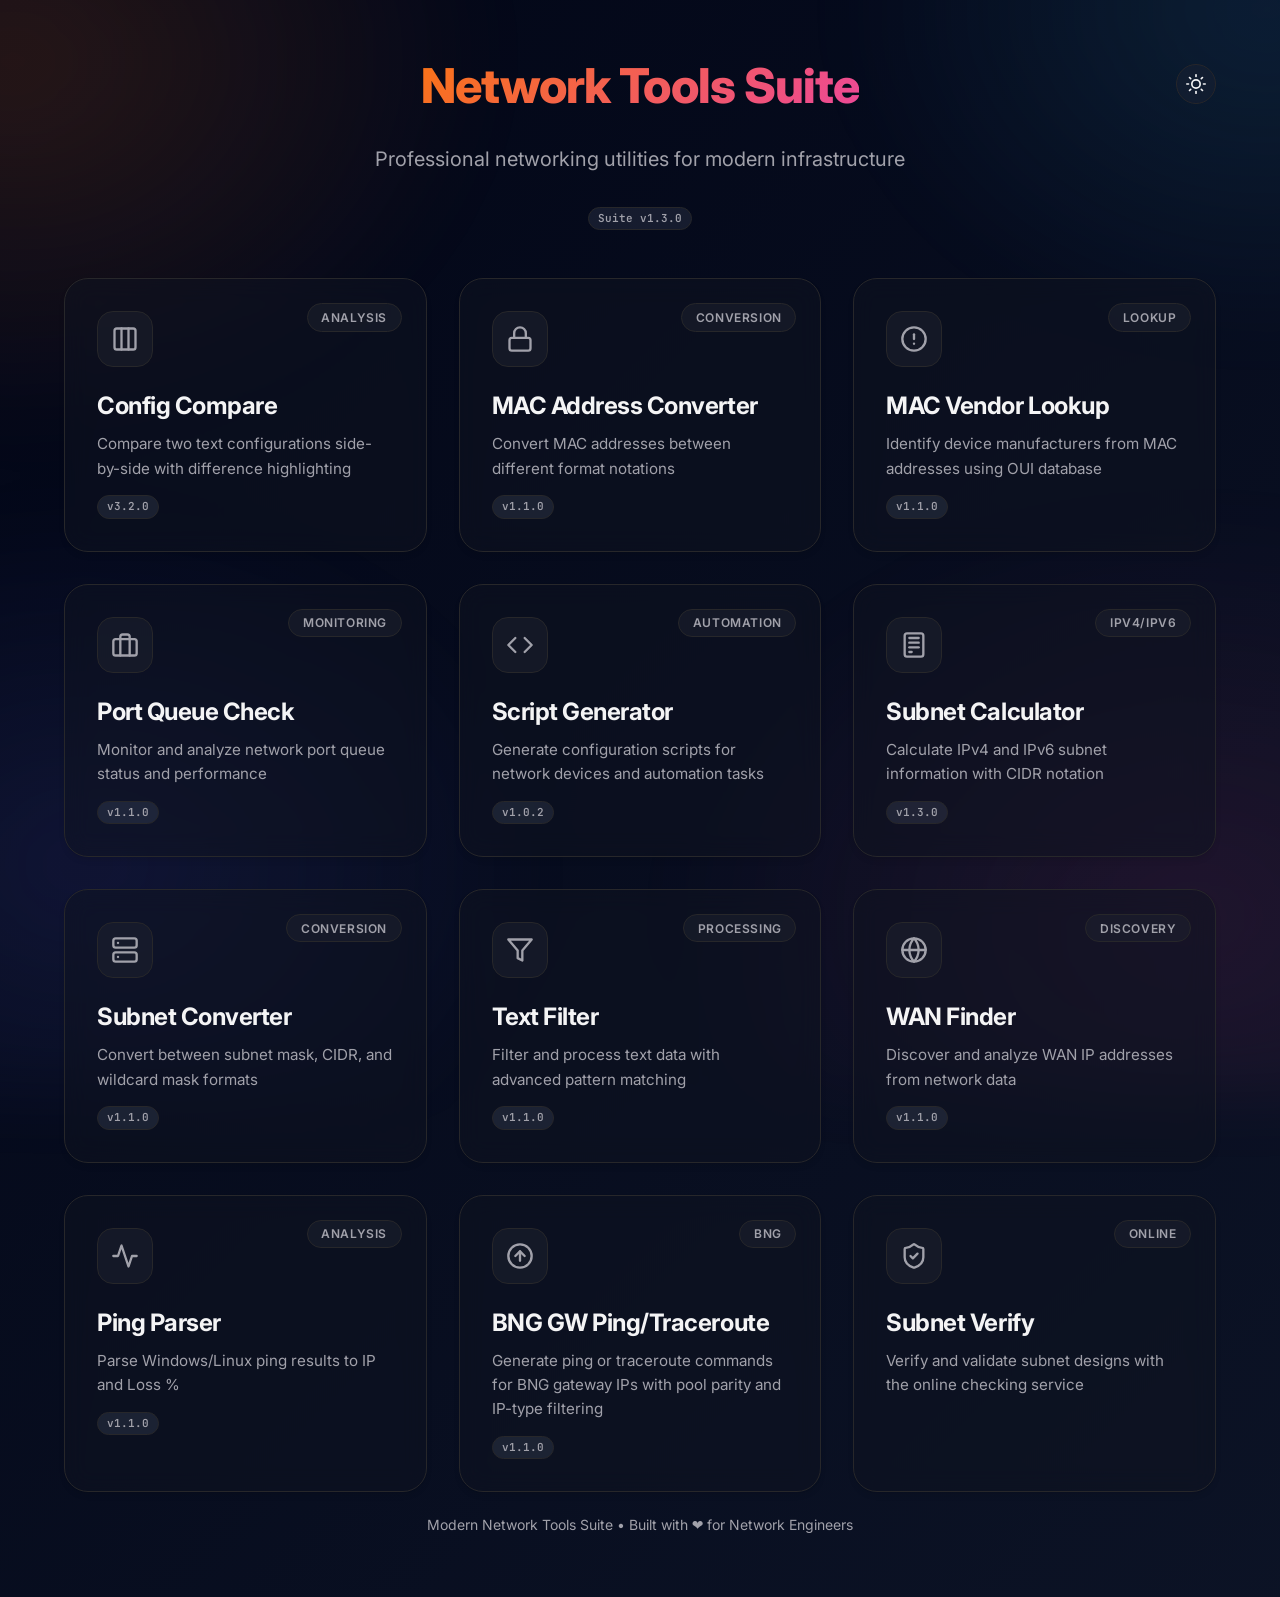
==== commit f4b65eca: "feat: apply liquid glass UI styling and add version registry across tools" ====
--- a/index.html
+++ b/index.html
@@ -8,7 +8,7 @@
     <link rel="icon"
         href="data:image/svg+xml,<svg xmlns=%22http://www.w3.org/2000/svg%22 viewBox=%220 0 24 24%22 fill=%22none%22 stroke=%22%23f97316%22 stroke-width=%222%22><rect x=%223%22 y=%223%22 width=%2218%22 height=%2218%22 rx=%222%22/><line x1=%229%22 y1=%223%22 x2=%229%22 y2=%2221%22/><line x1=%2215%22 y1=%223%22 x2=%2215%22 y2=%2221%22/></svg>">
 
-    <link rel="stylesheet" href="assets/styles/fonts.css">
+    <link rel="stylesheet" href="assets/styles/fonts.css">
     <link rel="stylesheet" href="assets/styles/common.css">
 
     <style>
@@ -151,14 +151,14 @@
             line-height: 1.6;
         }
 
-        .suite-version {
-            margin-top: 1.25rem;
-        }
-
-        .tool-content .version-badge {
-            margin-top: 0.9rem;
-        }
-
+        .suite-version {
+            margin-top: 1.25rem;
+        }
+
+        .tool-content .version-badge {
+            margin-top: 0.9rem;
+        }
+
         .tool-badge {
             position: absolute;
             top: 1.5rem;
@@ -233,7 +233,7 @@
                 </svg>
             </button>
             <h1>Network Tools Suite</h1>
-            <p class="subtitle">Professional networking utilities for modern infrastructure</p>
+            <p class="subtitle">Professional networking utilities for modern infrastructure</p>
             <div class="suite-version"><span class="version-badge" data-suite-version></span></div>
         </div>
 
@@ -249,7 +249,7 @@
                 </div>
                 <div class="tool-content">
                     <h3>Config Compare</h3>
-                    <p>Compare two text configurations side-by-side with difference highlighting</p>
+                    <p>Compare two text configurations side-by-side with difference highlighting</p>
                 <span class="version-badge" data-tool-version="compare.html"></span>
                 </div>
                 <span class="tool-badge">Analysis</span>
@@ -265,7 +265,7 @@
                 </div>
                 <div class="tool-content">
                     <h3>MAC Address Converter</h3>
-                    <p>Convert MAC addresses between different format notations</p>
+                    <p>Convert MAC addresses between different format notations</p>
                 <span class="version-badge" data-tool-version="mac_converter.html"></span>
                 </div>
                 <span class="tool-badge">Conversion</span>
@@ -282,7 +282,7 @@
                 </div>
                 <div class="tool-content">
                     <h3>MAC Vendor Lookup</h3>
-                    <p>Identify device manufacturers from MAC addresses using OUI database</p>
+                    <p>Identify device manufacturers from MAC addresses using OUI database</p>
                 <span class="version-badge" data-tool-version="mac_vender.html"></span>
                 </div>
                 <span class="tool-badge">Lookup</span>
@@ -298,7 +298,7 @@
                 </div>
                 <div class="tool-content">
                     <h3>Port Queue Check</h3>
-                    <p>Monitor and analyze network port queue status and performance</p>
+                    <p>Monitor and analyze network port queue status and performance</p>
                 <span class="version-badge" data-tool-version="portqueue.html"></span>
                 </div>
                 <span class="tool-badge">Monitoring</span>
@@ -314,7 +314,7 @@
                 </div>
                 <div class="tool-content">
                     <h3>Script Generator</h3>
-                    <p>Generate configuration scripts for network devices and automation tasks</p>
+                    <p>Generate configuration scripts for network devices and automation tasks</p>
                 <span class="version-badge" data-tool-version="script.html"></span>
                 </div>
                 <span class="tool-badge">Automation</span>
@@ -333,7 +333,7 @@
                 </div>
                 <div class="tool-content">
                     <h3>Subnet Calculator</h3>
-                    <p>Calculate IPv4 and IPv6 subnet information with CIDR notation</p>
+                    <p>Calculate IPv4 and IPv6 subnet information with CIDR notation</p>
                 <span class="version-badge" data-tool-version="subnet_calculator.html"></span>
                 </div>
                 <span class="tool-badge">IPv4/IPv6</span>
@@ -351,7 +351,7 @@
                 </div>
                 <div class="tool-content">
                     <h3>Subnet Converter</h3>
-                    <p>Convert between subnet mask, CIDR, and wildcard mask formats</p>
+                    <p>Convert between subnet mask, CIDR, and wildcard mask formats</p>
                 <span class="version-badge" data-tool-version="subnet_converter.html"></span>
                 </div>
                 <span class="tool-badge">Conversion</span>
@@ -366,7 +366,7 @@
                 </div>
                 <div class="tool-content">
                     <h3>Text Filter</h3>
-                    <p>Filter and process text data with advanced pattern matching</p>
+                    <p>Filter and process text data with advanced pattern matching</p>
                 <span class="version-badge" data-tool-version="text_filter.html"></span>
                 </div>
                 <span class="tool-badge">Processing</span>
@@ -384,7 +384,7 @@
                 </div>
                 <div class="tool-content">
                     <h3>WAN Finder</h3>
-                    <p>Discover and analyze WAN IP addresses from network data</p>
+                    <p>Discover and analyze WAN IP addresses from network data</p>
                 <span class="version-badge" data-tool-version="wan.html"></span>
                 </div>
                 <span class="tool-badge">Discovery</span>
@@ -398,7 +398,7 @@
                 </div>
                 <div class="tool-content">
                     <h3>Ping Parser</h3>
-                    <p>Parse Windows/Linux ping results to IP and Loss %</p>
+                    <p>Parse Windows/Linux ping results to IP and Loss %</p>
                 <span class="version-badge" data-tool-version="ping_result.html"></span>
                 </div>
                 <span class="tool-badge">Analysis</span>
@@ -415,10 +415,26 @@
                 </div>
                 <div class="tool-content">
                     <h3>BNG GW Ping/Traceroute</h3>
-                    <p>Generate ping or traceroute commands for BNG gateway IPs with pool parity and IP-type filtering</p>
+                    <p>Generate ping or traceroute commands for BNG gateway IPs with pool parity and IP-type filtering</p>
                 <span class="version-badge" data-tool-version="bng_gw_pingtrace.html"></span>
                 </div>
                 <span class="tool-badge">BNG</span>
+            </a>
+
+            <a href="https://subnet_verify.theoatdev.com" class="tool-card" target="_blank" rel="noopener noreferrer">
+                <div class="tool-icon">
+                    <svg xmlns="http://www.w3.org/2000/svg" viewBox="0 0 24 24" fill="none" stroke="currentColor"
+                        stroke-width="2" stroke-linecap="round" stroke-linejoin="round">
+                        <path
+                            d="M20 13c0 5-3.5 7.5-7.66 8.95a1 1 0 0 1-.67-.01C7.5 20.5 4 18 4 13V6a1 1 0 0 1 1-1c2 0 4.5-1.2 6.24-2.72a1.17 1.17 0 0 1 1.52 0C14.51 3.81 17 5 19 5a1 1 0 0 1 1 1z" />
+                        <path d="m9 12 2 2 4-4" />
+                    </svg>
+                </div>
+                <div class="tool-content">
+                    <h3>Subnet Verify</h3>
+                    <p>Verify and validate subnet designs with the online checking service</p>
+                </div>
+                <span class="tool-badge">Online</span>
             </a>
         </div>
 
@@ -430,7 +446,7 @@
     <script>
     </script>
 
-    <script src="assets/js/version.js"></script>
+    <script src="assets/js/version.js"></script>
     <script src="assets/js/theme.js"></script>
 </body>
 
--- a/assets/styles/common.css
+++ b/assets/styles/common.css
@@ -606,3 +606,123 @@
     font-feature-settings: "zero" 0;
     font-variant-numeric: tabular-nums;
 }
+
+/* ============================================================
+   LIQUID GLASS DESIGN SYSTEM (suite-wide)
+   - Translucent surfaces: blur + saturate backdrop
+   - Specular rim highlight (top edge light) = glass signature
+   - Ambient color pools behind the glass for refraction
+   ============================================================ */
+:root {
+    --glass-blur: 22px;
+    --glass-saturation: 165%;
+    --glass-bg: rgba(17, 21, 33, 0.52);
+    --glass-bg-strong: rgba(17, 21, 33, 0.68);
+    --glass-border: rgba(255, 255, 255, 0.10);
+    --glass-rim: rgba(255, 255, 255, 0.16);
+    --glass-rim-soft: rgba(255, 255, 255, 0.05);
+    --glass-sheen: linear-gradient(135deg, rgba(255, 255, 255, 0.09) 0%, rgba(255, 255, 255, 0.02) 42%, transparent 62%);
+    --glass-shadow: 0 20px 50px -16px rgba(0, 0, 0, 0.55);
+    --glass-filter: blur(var(--glass-blur)) saturate(var(--glass-saturation));
+}
+
+[data-theme="light"] {
+    --glass-bg: rgba(255, 255, 255, 0.52);
+    --glass-bg-strong: rgba(255, 255, 255, 0.68);
+    --glass-border: rgba(15, 23, 42, 0.08);
+    --glass-rim: rgba(255, 255, 255, 0.85);
+    --glass-rim-soft: rgba(15, 23, 42, 0.04);
+    --glass-sheen: linear-gradient(135deg, rgba(255, 255, 255, 0.60) 0%, rgba(255, 255, 255, 0.12) 45%, transparent 65%);
+    --glass-shadow: 0 20px 45px -18px rgba(15, 23, 42, 0.25);
+}
+
+/* Translucent core surfaces (everything using --bg-card/--bg-input turns to glass) */
+:root {
+    --bg-card: rgba(17, 21, 33, 0.52);
+    --bg-input: rgba(30, 34, 46, 0.52);
+}
+
+[data-theme="light"] {
+    --bg-card: rgba(255, 255, 255, 0.58);
+    --bg-input: rgba(255, 255, 255, 0.55);
+}
+
+/* Ambient color pools - the light that the glass refracts */
+body::before {
+    content: '';
+    position: fixed;
+    inset: -22%;
+    z-index: -1;
+    pointer-events: none;
+    background:
+        radial-gradient(38% 42% at 16% 20%, rgba(249, 115, 22, 0.15), transparent 70%),
+        radial-gradient(34% 38% at 84% 16%, rgba(56, 189, 248, 0.11), transparent 70%),
+        radial-gradient(42% 46% at 80% 86%, rgba(236, 72, 153, 0.10), transparent 70%),
+        radial-gradient(36% 40% at 20% 82%, rgba(99, 102, 241, 0.12), transparent 70%);
+    filter: blur(34px);
+}
+
+[data-theme="light"] body::before {
+    opacity: 0.55;
+}
+
+/* Glass panels */
+.card,
+.tool-card {
+    background-color: var(--glass-bg);
+    background-image: var(--glass-sheen);
+    backdrop-filter: var(--glass-filter);
+    -webkit-backdrop-filter: var(--glass-filter);
+    border: 1px solid var(--glass-border);
+    border-radius: 22px;
+    box-shadow: var(--glass-shadow), inset 0 1px 0 var(--glass-rim), inset 0 -1px 0 var(--glass-rim-soft);
+}
+
+.card:hover {
+    box-shadow: var(--glass-shadow), inset 0 1px 0 var(--glass-rim), inset 0 -1px 0 var(--glass-rim-soft);
+}
+
+/* Glass buttons (base button look for the whole suite) */
+button {
+    background: linear-gradient(135deg, rgba(249, 115, 22, 0.20), rgba(236, 72, 153, 0.14));
+    backdrop-filter: var(--glass-filter);
+    -webkit-backdrop-filter: var(--glass-filter);
+    border: 1px solid var(--glass-border);
+    border-radius: 12px;
+    box-shadow: inset 0 1px 0 var(--glass-rim), 0 10px 26px -12px rgba(0, 0, 0, 0.5);
+}
+
+button:active {
+    transform: scale(0.98);
+}
+
+/* Glass inputs */
+input[type="text"],
+textarea {
+    background-color: var(--bg-input);
+    backdrop-filter: var(--glass-filter);
+    -webkit-backdrop-filter: var(--glass-filter);
+    border: 1px solid var(--glass-border);
+    box-shadow: inset 0 1px 0 var(--glass-rim-soft);
+}
+
+/* Keyboard focus ring - easier & more accessible interaction */
+:where(button, input, select, textarea, a):focus-visible {
+    outline: 2px solid rgba(249, 115, 22, 0.75);
+    outline-offset: 2px;
+}
+
+/* Respect users who prefer less transparency */
+@media (prefers-reduced-transparency: reduce) {
+    :root {
+        --glass-blur: 6px;
+        --glass-saturation: 100%;
+        --glass-bg: rgba(17, 21, 33, 0.88);
+        --glass-bg-strong: rgba(17, 21, 33, 0.92);
+    }
+
+    [data-theme="light"] {
+        --glass-bg: rgba(255, 255, 255, 0.9);
+        --glass-bg-strong: rgba(255, 255, 255, 0.94);
+    }
+}
